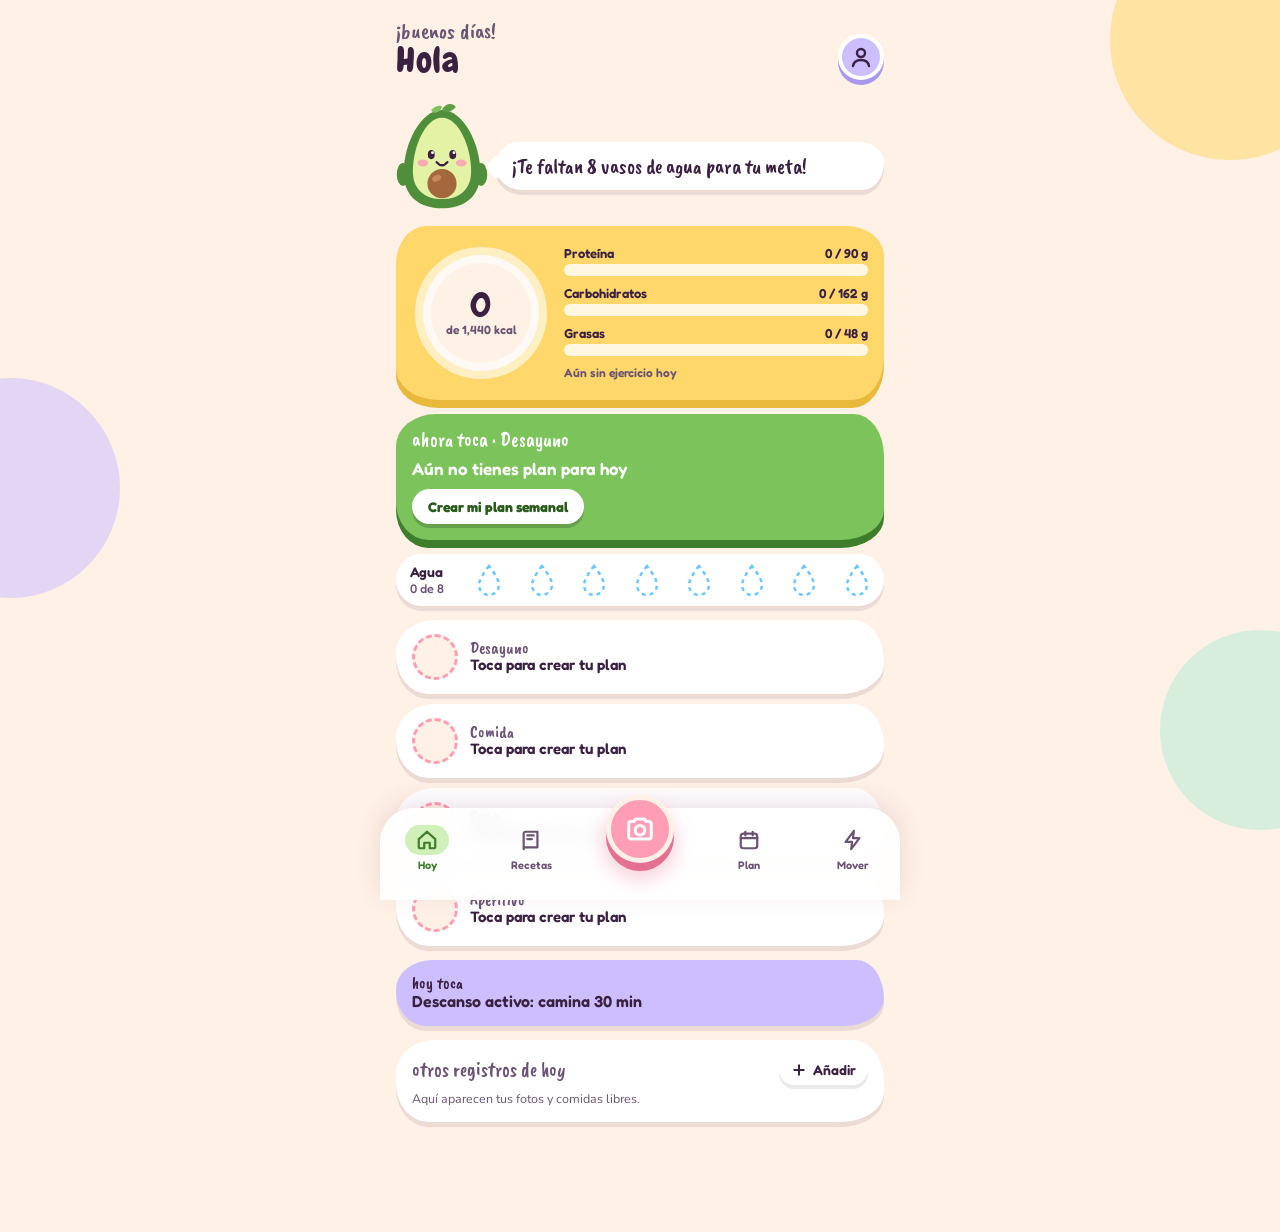
==== index.html @ 617ecdc2 "Guaco Fit: planner de comidas y ejercicio offline con interfaz por hora Co-Authored-By: Claude Sonne" ====
<!doctype html>
<html lang="es">
<head>
<meta charset="utf-8">
<title>Guaco Fit</title>
<meta name="viewport" content="width=device-width,initial-scale=1,viewport-fit=cover">
<meta name="theme-color" content="#FFF1E6">
<meta name="apple-mobile-web-app-capable" content="yes">
<meta name="mobile-web-app-capable" content="yes">
<meta name="apple-mobile-web-app-title" content="Guaco Fit">
<link rel="manifest" href="manifest.json">
<link rel="icon" href="icons/icon.svg" type="image/svg+xml">
<link rel="apple-touch-icon" href="icons/icon-192.png">
<link rel="stylesheet" href="css/style.css">
</head>
<body>
<div class="bg" aria-hidden="true"><i></i><i></i><i></i></div>
<main id="app"><div id="view"></div></main>
<nav class="nav" id="nav" aria-label="Principal"></nav>
<div id="modal" role="dialog" aria-modal="true"><div id="sheet"></div></div>
<div id="player" role="dialog" aria-modal="true" aria-label="Rutina en curso"></div>
<canvas id="confetti"></canvas>
<script src="js/recipes.js"></script>
<script src="js/exercise.js"></script>
<script src="js/app.js"></script>
</body>
</html>
---- css/style.css ----
/* Guaco Fit — kawaii: leche de durazno, aguacate, mantequilla, lavanda, rosa */
@font-face{font-family:'Fredoka';src:url(../fonts/fredoka-latin-wght-normal.woff2) format('woff2');font-weight:300 700;font-display:swap}
@font-face{font-family:'Chewy';src:url(../fonts/chewy-latin-400-normal.woff2) format('woff2');font-weight:400;font-display:swap}
@font-face{font-family:'Caveat Brush';src:url(../fonts/caveat-brush-latin-400-normal.woff2) format('woff2');font-weight:400;font-display:swap}
@font-face{font-family:'Nunito';src:url(../fonts/nunito-latin-wght-normal.woff2) format('woff2');font-weight:200 900;font-display:swap}

:root{
  --ground:#FFF1E6; --card:#fff; --ink:#3A2142; --ink2:#6B5473; --line:rgba(58,33,66,.1);
  --avo:#7CC35B; --avo-d:#3E7D2C; --avo-dd:#2B5A1D; --avo-l:#CFF0B8;
  --pink:#FF9DB5; --pink-d:#E56F92; --pink-l:#FFD0DC;
  --butter:#FFD76A; --butter-d:#E8B93A; --butter-l:#FFE9A8;
  --lav:#CDBFFF; --lav-d:#A996F0; --lav-l:#E3DAFF;
  --mint:#B5EBD2; --coral:#FF7B6B; --sky:#6EC6FF; --pit:#A5683D;
  --nav:rgba(255,255,255,.9); --shadow:rgba(58,33,66,.1); --blob-op:.55;
  --f-ui:'Fredoka',system-ui,sans-serif; --f-disp:'Chewy','Fredoka',sans-serif; --f-hand:'Caveat Brush','Fredoka',cursive; --f-body:'Nunito',system-ui,sans-serif;
  color-scheme:light;
}
/* La interfaz cambia sola según la hora: mañana · almuerzo · tarde · noche (data-mood en <html>) */
html[data-mood="lunch"]{--ground:#FFF7CF;--butter:#FFC93C;--lav:#BFE6FF;--lav-d:#7CBFE8;--mint:#CFF0B8;--blob-op:.6;--avo-l:#D9F2C2}
html[data-mood="eve"]{--ground:#FFE3EC;--butter:#FFC4A0;--butter-d:#E89C70;--butter-l:#FFE0CC;--lav:#E3B8FF;--lav-d:#C08BEA;--mint:#FFD0DC;--blob-op:.6}
html[data-mood="night"]{--ground:#241533;--card:#37244A;--ink:#FFF1E6;--ink2:#CDB8D6;--line:rgba(255,241,230,.14);--shadow:rgba(0,0,0,.35);
  --avo-l:#35552B;--pink-l:#5A2F44;--butter-l:#5A4A22;--lav-l:#46385F;--nav:rgba(55,36,74,.94);--blob-op:.2;color-scheme:dark}
html[data-mood="night"] .hero{color:#3A2142}
html[data-mood="night"] .nv.on{color:#B5EBD2}
html[data-mood="night"] body{background-image:radial-gradient(2px 2px at 20% 12%,#fff8,transparent),radial-gradient(2px 2px at 70% 8%,#fff8,transparent),radial-gradient(1.5px 1.5px at 45% 24%,#fff6,transparent),radial-gradient(2px 2px at 88% 30%,#fff7,transparent),radial-gradient(1.5px 1.5px at 8% 40%,#fff6,transparent)}
html{transition:background .6s}body{transition:background .6s,color .6s}
.zz{font:400 22px var(--f-disp);fill:var(--lav);animation:zz 2.4s ease-in-out infinite}
@keyframes zz{0%{transform:translate(0,6px);opacity:0}50%{opacity:1}100%{transform:translate(8px,-10px);opacity:0}}
.mealnow{background:var(--avo);color:#fff;box-shadow:0 8px 0 var(--avo-d);padding:16px 16px;display:flex;flex-direction:column;gap:8px}
.mealnow .go{align-self:flex-start;background:#fff;color:#2B5A1D;border:0;border-radius:20px;padding:9px 16px;font:700 14px var(--f-ui);box-shadow:0 4px 0 rgba(0,0,0,.18)}

*{box-sizing:border-box;-webkit-tap-highlight-color:transparent}
html,body{height:100%;margin:0}
body{background:var(--ground);color:var(--ink);font-family:var(--f-body);font-size:15px;line-height:1.35;overflow-x:hidden}
button,input,select,textarea{font:inherit;color:inherit}
button{cursor:pointer}
h1,h2,h3{margin:0}
.fr{font-family:var(--f-ui)} .disp{font-family:var(--f-disp);font-weight:400;letter-spacing:.5px} .hand{font-family:var(--f-hand);font-weight:400}
:focus-visible{outline:3px solid var(--avo-d);outline-offset:2px}

/* fondo con nubes */
.bg{position:fixed;inset:0;z-index:-1;overflow:hidden;pointer-events:none}
.bg i{position:absolute;border-radius:50%;opacity:var(--blob-op);animation:drift 8s ease-in-out infinite}
.bg i:nth-child(1){top:-80px;right:-70px;width:240px;height:240px;background:var(--butter)}
.bg i:nth-child(2){top:42%;left:-100px;width:220px;height:220px;background:var(--lav);animation-delay:-3s}
.bg i:nth-child(3){bottom:70px;right:-80px;width:200px;height:200px;background:var(--mint);animation-delay:-5s}

#app{max-width:520px;margin:0 auto;min-height:100%;padding:calc(env(safe-area-inset-top,0px) + 20px) max(16px,env(safe-area-inset-left,0px)) calc(110px + env(safe-area-inset-bottom,0px)) max(16px,env(safe-area-inset-right,0px))}
#view{display:flex;flex-direction:column;gap:14px;animation:fadein .3s both}

.top{display:flex;align-items:flex-end;justify-content:space-between;gap:10px}
.top .sub{font-size:22px;color:var(--ink2);line-height:1}
.top h1{font-size:36px;line-height:1.05}
.blob{border-radius:30px 38px 32px 42px/38px 30px 42px 32px}
.blob2{border-radius:40px 30px 44px 32px/32px 42px 30px 38px}
.card{background:var(--card);box-shadow:0 5px 0 var(--shadow);padding:14px 16px}
.pill{border:0;border-radius:22px;padding:10px 16px;font:600 14px var(--f-ui);background:var(--ink);color:var(--ground);box-shadow:0 4px 0 rgba(0,0,0,.2);display:inline-flex;align-items:center;gap:6px;text-decoration:none}
.pill.green{background:var(--avo-d);color:#fff;box-shadow:0 5px 0 var(--avo-dd)} .pill.pink{background:var(--pink);color:#3A2142;box-shadow:0 4px 0 var(--pink-d)}
.pill.soft{background:var(--card);color:var(--ink);box-shadow:0 4px 0 var(--shadow)} .pill.big{width:100%;justify-content:center;font-size:17px;padding:14px;border-radius:28px}
.pill:active{transform:translateY(3px);box-shadow:none}
.chip{font:600 13px var(--f-ui);padding:8px 14px;border-radius:20px;border:0;background:var(--card);white-space:nowrap;box-shadow:0 3px 0 var(--shadow)}
.chip.on{background:var(--ink);color:var(--ground)}
.chips{display:flex;gap:8px;overflow-x:auto;padding:2px 2px 6px;scrollbar-width:none} .chips::-webkit-scrollbar{display:none}
.wrapchips{display:flex;flex-wrap:wrap;gap:8px}
.tag{font:600 11px var(--f-ui);padding:3px 9px;border-radius:12px;color:#3A2142}
.t-g{background:var(--avo-l);color:var(--ink)} .t-y{background:var(--butter-l);color:var(--ink)} .t-p{background:var(--pink-l);color:var(--ink)} .t-l{background:var(--lav-l);color:var(--ink)}
.muted{color:var(--ink2)} .sm{font-size:12.5px}
.row{display:flex;align-items:center;gap:12px}
.grow{flex:1;min-width:0}
.ttl{font-family:var(--f-ui);font-weight:600;line-height:1.2}
.dot{width:46px;height:46px;border-radius:50%;flex:none;display:grid;place-items:center;color:#3A2142}
.search{display:flex;align-items:center;gap:10px;background:var(--card);border-radius:28px;padding:0 18px;height:52px;box-shadow:0 5px 0 var(--shadow)}
.search input{flex:1;border:0;outline:0;background:transparent;font:600 15px var(--f-ui);min-width:0}
.seg{display:flex;background:var(--card);border-radius:22px;padding:4px;gap:4px;box-shadow:0 3px 0 var(--shadow)}
.seg button{flex:1;border:0;background:transparent;border-radius:18px;padding:7px 4px;font:600 13px var(--f-ui)}
.seg button.on{background:var(--avo-l);color:var(--ink)}
.field{display:flex;flex-direction:column;gap:4px;font:600 13px var(--f-ui);color:var(--ink2)}
.field input,.field select{background:var(--ground);border:2px solid var(--line);border-radius:16px;padding:10px 12px;font:600 16px var(--f-ui);color:var(--ink);min-width:0}
.grid2{display:grid;grid-template-columns:1fr 1fr;gap:10px}

/* ring + barras */
.ringbox{position:relative;width:138px;height:138px;flex:none}
.ringbox .mid{position:absolute;inset:0;display:flex;flex-direction:column;align-items:center;justify-content:center}
.bar{height:12px;border-radius:6px;background:rgba(255,255,255,.8);overflow:hidden;margin-top:3px} .bar>i{display:block;height:100%;border-radius:6px;animation:grow 1s ease-out both}
.hero{background:var(--butter);color:#3A2142;box-shadow:0 8px 0 var(--butter-d);padding:18px 16px;display:flex;align-items:center;gap:14px}
.hero .mt{display:flex;justify-content:space-between;font:600 13px var(--f-ui)}

/* tarjetas de receta */
.rc{display:flex;gap:12px;padding:12px;background:var(--card);box-shadow:0 5px 0 var(--shadow);text-align:left;border:0;width:100%;animation:pop .5s both}
.thumb{width:78px;height:78px;border-radius:28px 22px 30px 22px;display:grid;place-items:center;flex:none}
.rc .meta{display:flex;gap:12px;font:600 12.5px var(--f-ui);color:var(--ink2);margin-top:auto}
.rc .col{display:flex;flex-direction:column;gap:5px;min-width:0;flex:1}
.fav{position:absolute;right:10px;top:10px;border:0;background:transparent;padding:4px}
.rcw{position:relative}

/* nav */
.nav{position:fixed;left:0;right:0;bottom:0;z-index:20;max-width:520px;margin:0 auto;height:calc(92px + env(safe-area-inset-bottom,0px));padding:10px 18px calc(22px + env(safe-area-inset-bottom,0px));display:flex;align-items:center;justify-content:space-between;background:var(--nav);backdrop-filter:blur(10px);-webkit-backdrop-filter:blur(10px);border-radius:34px 34px 0 0;box-shadow:0 -6px 24px rgba(120,60,110,.14)}
.nv{display:flex;flex-direction:column;align-items:center;gap:3px;width:58px;font:600 11px var(--f-ui);color:var(--ink2);background:none;border:0;padding:0}
.nv .ic{width:44px;height:30px;border-radius:15px;display:grid;place-items:center;transition:background .2s}
.nv.on{color:var(--avo-d)} .nv.on .ic{background:var(--avo-l)}
.fab{width:68px;height:68px;border-radius:50%;background:var(--pink);display:grid;place-items:center;margin-top:-38px;box-shadow:0 8px 0 var(--pink-d),0 14px 22px rgba(229,111,146,.4);border:5px solid var(--ground);animation:pulse 2.6s ease-in-out infinite;color:#fff}

/* modal */
#modal{position:fixed;inset:0;z-index:50;display:none;align-items:flex-end;justify-content:center;background:rgba(58,33,66,.5)}
#modal.on{display:flex;animation:fadein .2s both}
#sheet{background:var(--ground);width:100%;max-width:520px;max-height:92%;overflow:auto;border-radius:36px 36px 0 0;padding:20px max(18px,env(safe-area-inset-left,0px)) calc(28px + env(safe-area-inset-bottom,0px));animation:slideup .35s cubic-bezier(.2,1.1,.4,1) both;display:flex;flex-direction:column;gap:12px}
.x{position:absolute;right:14px;top:14px;width:40px;height:40px;border-radius:50%;border:0;background:var(--card);display:grid;place-items:center;box-shadow:0 3px 0 var(--shadow)}
.ing{display:flex;justify-content:space-between;padding:7px 0;border-bottom:2px dotted var(--line);font:600 14.5px var(--f-ui)}
.step{display:flex;gap:10px;align-items:flex-start}
.step b{flex:none;width:28px;height:28px;border-radius:50%;background:var(--butter);color:#3A2142;display:grid;place-items:center;font:700 14px var(--f-ui)}
.step p{margin:3px 0 0}
.nut{display:grid;grid-template-columns:repeat(4,1fr);gap:8px;text-align:center}
.nut div{border-radius:20px;padding:8px 4px}
.nut b{display:block;font:400 22px var(--f-disp)}.nut span{font:600 11px var(--f-ui)}

/* plan */
.days{display:flex;justify-content:space-between;gap:4px}
.day{width:42px;height:60px;border-radius:21px;background:var(--card);border:0;display:flex;flex-direction:column;align-items:center;justify-content:center;gap:2px;font:600 12px var(--f-ui);box-shadow:0 4px 0 var(--shadow)}
.day b{font:400 19px var(--f-disp)} .day.on{background:var(--avo-d);color:#fff;box-shadow:0 4px 0 var(--avo-dd)}
.swap{width:34px;height:34px;border-radius:50%;border:0;background:var(--ground);display:grid;place-items:center;flex:none}
.chk{width:46px;height:46px;border-radius:50%;border:3px dashed var(--pink);background:var(--ground);display:grid;place-items:center;flex:none;color:#fff}
.chk.on{background:var(--avo);border:0}

/* agua */
.water{display:flex;align-items:center;gap:10px;padding:10px 14px;border-radius:34px}
.drops{flex:1;display:flex;justify-content:space-between}
.drop{border:0;background:none;padding:0;width:26px;height:32px;transition:transform .2s} .drop:active{transform:scale(1.25)}
.drop svg path{fill:none;stroke:var(--sky);stroke-width:2.5;stroke-dasharray:4 4}.drop.on svg path{fill:var(--sky);stroke:none}

/* ejercicio */
.goal{display:flex;flex-direction:column;align-items:center;gap:4px;padding:12px 6px;border:0;border-radius:26px;background:var(--card);box-shadow:0 4px 0 var(--shadow);font:600 12.5px var(--f-ui);text-align:center}
.goal.on{background:var(--lav);color:#3A2142;box-shadow:0 4px 0 var(--lav-d)}
.exr{display:flex;gap:10px;align-items:center;padding:10px 12px;background:var(--card);border-radius:22px;box-shadow:0 3px 0 var(--shadow)}
#player{position:fixed;inset:0;z-index:60;background:#D9CEFF;color:#3A2142;display:none;flex-direction:column;align-items:center;padding:calc(env(safe-area-inset-top,0px) + 40px) 20px calc(26px + env(safe-area-inset-bottom,0px));gap:12px;overflow:hidden}
#player.on{display:flex}
#player.rest{background:#CFF0B8}
.segs{display:flex;gap:3px;width:100%}.segs i{flex:1;height:8px;border-radius:4px;background:rgba(255,255,255,.7)}.segs i.d{background:var(--avo-d)}.segs i.c{background:var(--coral)}
.ctl{border:0;display:grid;place-items:center;border-radius:50%;background:#fff;box-shadow:0 5px 0 rgba(58,33,66,.15);color:#3A2142}
.stage{position:relative;width:min(290px,76vw);height:min(290px,76vw);display:grid;place-items:center;flex:none}
.stage svg.rg{position:absolute;inset:0;width:100%;height:100%}

/* foto */
.shot{position:relative;border-radius:38px 30px 42px 32px;overflow:hidden;background:var(--butter-l);box-shadow:0 7px 0 var(--butter-d);aspect-ratio:4/3;display:grid;place-items:center}
.shot img{width:100%;height:100%;object-fit:cover}
.corner{position:absolute;width:28px;height:28px;border:5px solid #fff}
.scanl{position:absolute;left:8px;right:8px;top:8px;height:5px;border-radius:3px;background:var(--pink);box-shadow:0 0 14px 4px rgba(255,157,181,.8);animation:scan 3s ease-in-out infinite}
.frow{display:flex;align-items:center;gap:8px;padding:8px 10px;background:var(--card);border-radius:24px;box-shadow:0 4px 0 var(--shadow)}
.frow select{flex:1;min-width:0;border:0;background:transparent;font:600 14px var(--f-ui);padding:6px 0}
.frow input{width:58px;border:2px solid var(--line);border-radius:12px;background:var(--ground);text-align:center;font:700 14px var(--f-ui);padding:6px 2px}
.sw{width:28px;height:28px;border-radius:50%;flex:none;border:3px solid rgba(58,33,66,.12)}
.cmp{position:relative;height:16px;border-radius:8px;background:var(--ground);margin-top:14px}
.cmp i{position:absolute;left:0;top:0;height:16px;border-radius:8px;background:var(--pink)} .cmp s{position:absolute;top:-5px;width:4px;height:26px;border-radius:2px;background:var(--ink)}

/* yo */
.st{width:64px;height:64px;flex:none}
.bt{flex:1;display:flex;flex-direction:column;align-items:center;justify-content:flex-end;gap:4px;font:600 11px var(--f-ui);color:var(--ink2);height:100%}
.bt i{display:block;width:100%;max-width:30px;border-radius:12px 12px 4px 4px;transform-origin:bottom;animation:up .9s cubic-bezier(.2,1.3,.4,1) both}
.toast{position:fixed;left:50%;bottom:calc(110px + env(safe-area-inset-bottom,0px));transform:translateX(-50%);z-index:80;background:var(--ink);color:var(--ground);font:600 14px var(--f-ui);padding:10px 18px;border-radius:22px;animation:pop .3s both;max-width:90%;text-align:center}
#confetti{position:fixed;inset:0;z-index:90;pointer-events:none}

/* mascota */
.guaco{animation:bob 3.2s ease-in-out infinite;transform-origin:50% 100%}
.guaco .eye{transform-box:fill-box;transform-origin:center;animation:blink 4.5s infinite}
.say{position:relative;background:var(--card);padding:12px 16px;font-size:21px;line-height:1.15;box-shadow:0 5px 0 var(--shadow);margin-bottom:22px;flex:1}
.say:before{content:"";position:absolute;left:-8px;bottom:14px;width:18px;height:18px;background:var(--card);transform:rotate(45deg);border-radius:4px}

@keyframes drift{0%,100%{transform:translate(0,0)}50%{transform:translate(8px,-10px)}}
@keyframes bob{0%,100%{transform:translateY(0) rotate(-2deg)}50%{transform:translateY(-7px) rotate(2deg)}}
@keyframes blink{0%,92%,100%{transform:scaleY(1)}95%{transform:scaleY(.1)}}
@keyframes pulse{0%,100%{transform:scale(1)}50%{transform:scale(1.07)}}
@keyframes pop{0%{transform:scale(.7);opacity:0}70%{transform:scale(1.04)}100%{transform:scale(1);opacity:1}}
@keyframes fadein{from{opacity:0}to{opacity:1}}
@keyframes slideup{from{transform:translateY(100%)}to{transform:none}}
@keyframes grow{from{width:0}}
@keyframes up{from{transform:scaleY(0)}}
@keyframes scan{0%,100%{transform:translateY(0)}50%{transform:translateY(calc(var(--h,200px) - 26px))}}
@keyframes jack{0%,100%{transform:translateY(0) scale(1,1)}25%{transform:translateY(-26px) scale(.96,1.05)}50%{transform:translateY(0) scale(1.06,.92)}}
@keyframes armL{0%,100%{transform:rotate(25deg)}25%{transform:rotate(-95deg)}50%{transform:rotate(25deg)}}
@keyframes armR{0%,100%{transform:rotate(-25deg)}25%{transform:rotate(95deg)}50%{transform:rotate(-25deg)}}
@keyframes sparkle{0%,100%{transform:scale(.6) rotate(0);opacity:.2}50%{transform:scale(1.1) rotate(25deg);opacity:1}}
.jack{animation:jack .9s ease-in-out infinite;transform-origin:50% 100%}
.jack .aL{transform-box:fill-box;transform-origin:85% 15%;animation:armL .9s ease-in-out infinite}
.jack .aR{transform-box:fill-box;transform-origin:15% 15%;animation:armR .9s ease-in-out infinite}
.restz .jack{animation:bob 3s ease-in-out infinite}.restz .aL,.restz .aR{animation:none}
.sp{transform-box:fill-box;transform-origin:center;animation:sparkle 1.8s ease-in-out infinite}
.rise>*{animation:pop .55s both}.rise>*:nth-child(2){animation-delay:.07s}.rise>*:nth-child(3){animation-delay:.14s}.rise>*:nth-child(4){animation-delay:.21s}.rise>*:nth-child(5){animation-delay:.28s}
@media (prefers-reduced-motion:reduce){*,*:before{animation:none!important;transition:none!important}}
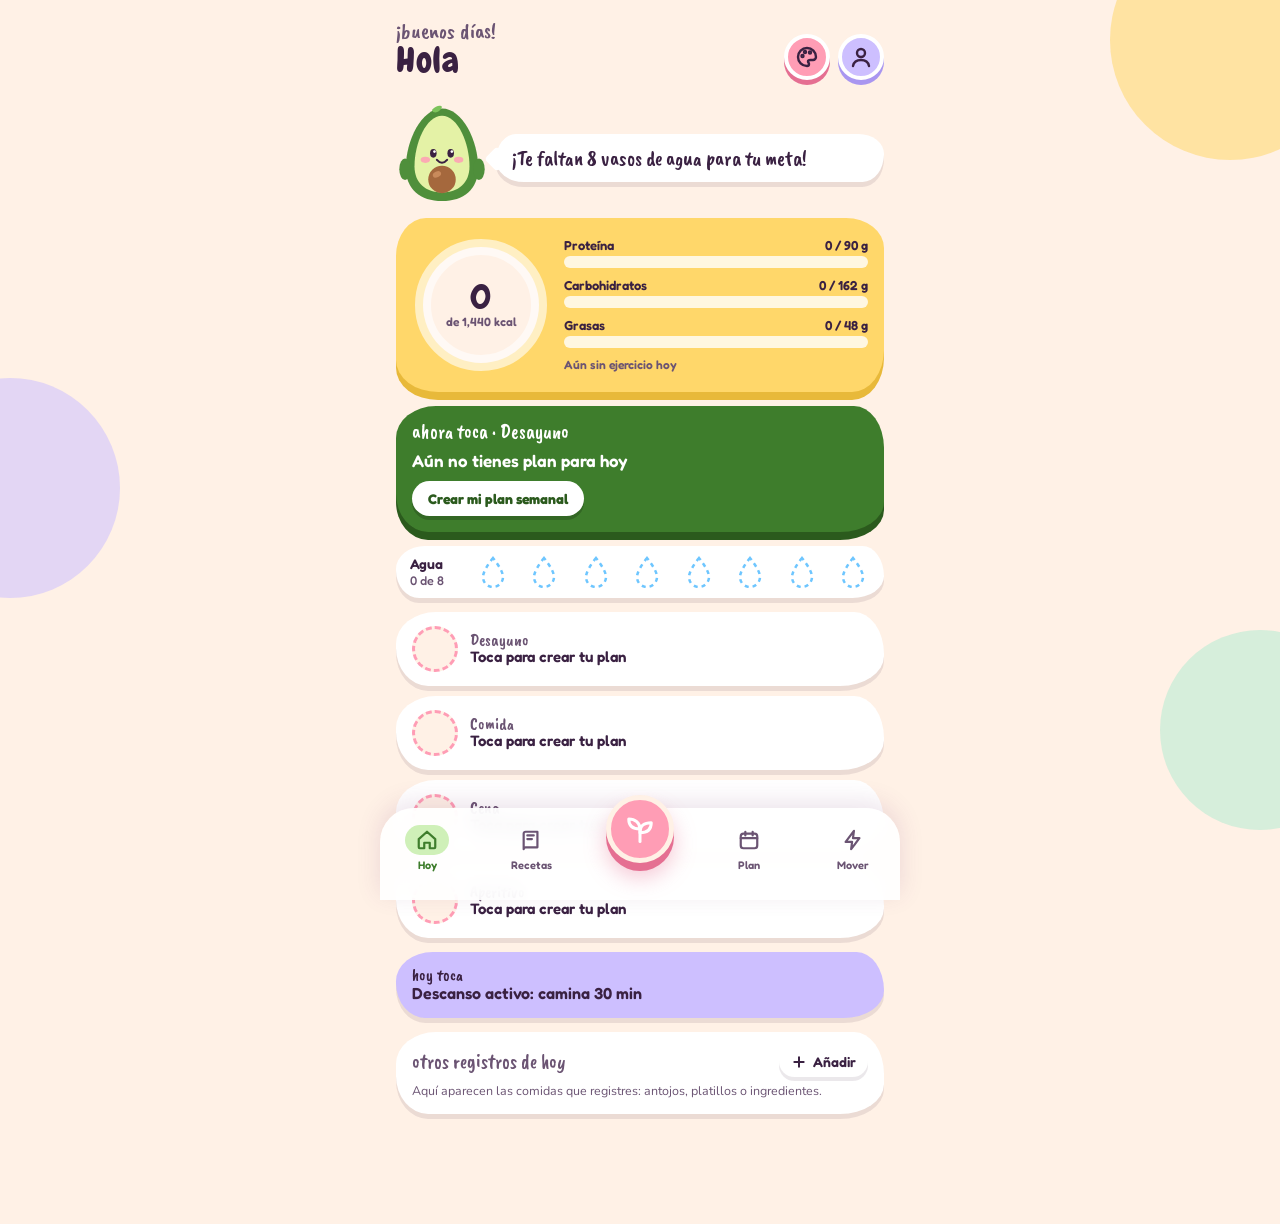
==== commit b2589f0d: "Mi Huerta, 44 mascotas animadas, animaciones en los pasos, 11 temáticas y contraste AA - Quita la fo" ====
--- a/index.html
+++ b/index.html
@@ -12,6 +12,7 @@
 <link rel="icon" href="icons/icon.svg" type="image/svg+xml">
 <link rel="apple-touch-icon" href="icons/icon-192.png">
 <link rel="stylesheet" href="css/style.css">
+<link rel="stylesheet" href="css/themes.css">
 </head>
 <body>
 <div class="bg" aria-hidden="true"><i></i><i></i><i></i></div>
@@ -21,7 +22,12 @@
 <div id="player" role="dialog" aria-modal="true" aria-label="Rutina en curso"></div>
 <canvas id="confetti"></canvas>
 <script src="js/recipes.js"></script>
+<script src="js/steps.js"></script>
 <script src="js/exercise.js"></script>
+<script src="js/dishes.js"></script>
+<script src="js/mascots.js"></script>
+<script src="js/anim.js"></script>
+<script src="js/themes.js"></script>
 <script src="js/app.js"></script>
 </body>
 </html>
--- a/css/style.css
+++ b/css/style.css
@@ -16,22 +16,23 @@
   color-scheme:light;
 }
 /* La interfaz cambia sola según la hora: mañana · almuerzo · tarde · noche (data-mood en <html>) */
-html[data-mood="lunch"]{--ground:#FFF7CF;--butter:#FFC93C;--lav:#BFE6FF;--lav-d:#7CBFE8;--mint:#CFF0B8;--blob-op:.6;--avo-l:#D9F2C2}
-html[data-mood="eve"]{--ground:#FFE3EC;--butter:#FFC4A0;--butter-d:#E89C70;--butter-l:#FFE0CC;--lav:#E3B8FF;--lav-d:#C08BEA;--mint:#FFD0DC;--blob-op:.6}
-html[data-mood="night"]{--ground:#241533;--card:#37244A;--ink:#FFF1E6;--ink2:#CDB8D6;--line:rgba(255,241,230,.14);--shadow:rgba(0,0,0,.35);
+html[data-theme="auto"][data-mood="lunch"]{--ground:#FFF7CF;--butter:#FFC93C;--lav:#BFE6FF;--lav-d:#7CBFE8;--mint:#CFF0B8;--blob-op:.6;--avo-l:#D9F2C2}
+html[data-theme="auto"][data-mood="eve"]{--ground:#FFE3EC;--butter:#FFC4A0;--butter-d:#E89C70;--butter-l:#FFE0CC;--lav:#E3B8FF;--lav-d:#C08BEA;--mint:#FFD0DC;--blob-op:.6}
+html[data-theme="auto"][data-mood="night"]{--ground:#241533;--card:#37244A;--ink:#FFF1E6;--ink2:#CDB8D6;--line:rgba(255,241,230,.14);--shadow:rgba(0,0,0,.35);
   --avo-l:#35552B;--pink-l:#5A2F44;--butter-l:#5A4A22;--lav-l:#46385F;--nav:rgba(55,36,74,.94);--blob-op:.2;color-scheme:dark}
-html[data-mood="night"] .hero{color:#3A2142}
-html[data-mood="night"] .nv.on{color:#B5EBD2}
-html[data-mood="night"] body{background-image:radial-gradient(2px 2px at 20% 12%,#fff8,transparent),radial-gradient(2px 2px at 70% 8%,#fff8,transparent),radial-gradient(1.5px 1.5px at 45% 24%,#fff6,transparent),radial-gradient(2px 2px at 88% 30%,#fff7,transparent),radial-gradient(1.5px 1.5px at 8% 40%,#fff6,transparent)}
+html[data-theme="auto"][data-mood="night"] .hero{color:#3A2142}
+html[data-theme="auto"][data-mood="night"] .nv.on{color:#B5EBD2}
+html[data-theme="auto"][data-mood="night"] body{background-image:radial-gradient(2px 2px at 20% 12%,#fff8,transparent),radial-gradient(2px 2px at 70% 8%,#fff8,transparent),radial-gradient(1.5px 1.5px at 45% 24%,#fff6,transparent),radial-gradient(2px 2px at 88% 30%,#fff7,transparent),radial-gradient(1.5px 1.5px at 8% 40%,#fff6,transparent)}
 html{transition:background .6s}body{transition:background .6s,color .6s}
 .zz{font:400 22px var(--f-disp);fill:var(--lav);animation:zz 2.4s ease-in-out infinite}
 @keyframes zz{0%{transform:translate(0,6px);opacity:0}50%{opacity:1}100%{transform:translate(8px,-10px);opacity:0}}
-.mealnow{background:var(--avo);color:#fff;box-shadow:0 8px 0 var(--avo-d);padding:16px 16px;display:flex;flex-direction:column;gap:8px}
+.mealnow{background:var(--avo-d);color:var(--on-acc,#fff);box-shadow:0 8px 0 var(--avo-dd);padding:16px 16px;display:flex;flex-direction:column;gap:8px}
 .mealnow .go{align-self:flex-start;background:#fff;color:#2B5A1D;border:0;border-radius:20px;padding:9px 16px;font:700 14px var(--f-ui);box-shadow:0 4px 0 rgba(0,0,0,.18)}
 
 *{box-sizing:border-box;-webkit-tap-highlight-color:transparent}
 html,body{height:100%;margin:0}
-body{background:var(--ground);color:var(--ink);font-family:var(--f-body);font-size:15px;line-height:1.35;overflow-x:hidden}
+body{background:var(--ground);color:var(--ink);font-family:var(--f-body);font-size:15px;line-height:1.35;overflow-x:hidden;-webkit-font-smoothing:antialiased;-moz-osx-font-smoothing:grayscale;text-rendering:optimizeLegibility}
+h1,h2,h3{text-wrap:balance}p,.muted{text-wrap:pretty}.disp,.fr,.ttl,input,select{font-variant-numeric:tabular-nums}
 button,input,select,textarea{font:inherit;color:inherit}
 button{cursor:pointer}
 h1,h2,h3{margin:0}
@@ -55,7 +56,7 @@
 .blob2{border-radius:40px 30px 44px 32px/32px 42px 30px 38px}
 .card{background:var(--card);box-shadow:0 5px 0 var(--shadow);padding:14px 16px}
 .pill{border:0;border-radius:22px;padding:10px 16px;font:600 14px var(--f-ui);background:var(--ink);color:var(--ground);box-shadow:0 4px 0 rgba(0,0,0,.2);display:inline-flex;align-items:center;gap:6px;text-decoration:none}
-.pill.green{background:var(--avo-d);color:#fff;box-shadow:0 5px 0 var(--avo-dd)} .pill.pink{background:var(--pink);color:#3A2142;box-shadow:0 4px 0 var(--pink-d)}
+.pill.green{background:var(--avo-d);color:var(--on-acc,#fff);box-shadow:0 5px 0 var(--avo-dd)} .pill.pink{background:var(--pink);color:#3A2142;box-shadow:0 4px 0 var(--pink-d)}
 .pill.soft{background:var(--card);color:var(--ink);box-shadow:0 4px 0 var(--shadow)} .pill.big{width:100%;justify-content:center;font-size:17px;padding:14px;border-radius:28px}
 .pill:active{transform:translateY(3px);box-shadow:none}
 .chip{font:600 13px var(--f-ui);padding:8px 14px;border-radius:20px;border:0;background:var(--card);white-space:nowrap;box-shadow:0 3px 0 var(--shadow)}
@@ -106,7 +107,7 @@
 #sheet{background:var(--ground);width:100%;max-width:520px;max-height:92%;overflow:auto;border-radius:36px 36px 0 0;padding:20px max(18px,env(safe-area-inset-left,0px)) calc(28px + env(safe-area-inset-bottom,0px));animation:slideup .35s cubic-bezier(.2,1.1,.4,1) both;display:flex;flex-direction:column;gap:12px}
 .x{position:absolute;right:14px;top:14px;width:40px;height:40px;border-radius:50%;border:0;background:var(--card);display:grid;place-items:center;box-shadow:0 3px 0 var(--shadow)}
 .ing{display:flex;justify-content:space-between;padding:7px 0;border-bottom:2px dotted var(--line);font:600 14.5px var(--f-ui)}
-.step{display:flex;gap:10px;align-items:flex-start}
+.step{display:flex;gap:10px;align-items:center}.step p{flex:1;min-width:0}.step .scn{width:84px;height:63px;--scn-bg:var(--ground)}
 .step b{flex:none;width:28px;height:28px;border-radius:50%;background:var(--butter);color:#3A2142;display:grid;place-items:center;font:700 14px var(--f-ui)}
 .step p{margin:3px 0 0}
 .nut{display:grid;grid-template-columns:repeat(4,1fr);gap:8px;text-align:center}
@@ -116,14 +117,14 @@
 /* plan */
 .days{display:flex;justify-content:space-between;gap:4px}
 .day{width:42px;height:60px;border-radius:21px;background:var(--card);border:0;display:flex;flex-direction:column;align-items:center;justify-content:center;gap:2px;font:600 12px var(--f-ui);box-shadow:0 4px 0 var(--shadow)}
-.day b{font:400 19px var(--f-disp)} .day.on{background:var(--avo-d);color:#fff;box-shadow:0 4px 0 var(--avo-dd)}
+.day b{font:400 19px var(--f-disp)} .day.on{background:var(--avo-d);color:var(--on-acc,#fff);box-shadow:0 4px 0 var(--avo-dd)}
 .swap{width:34px;height:34px;border-radius:50%;border:0;background:var(--ground);display:grid;place-items:center;flex:none}
 .chk{width:46px;height:46px;border-radius:50%;border:3px dashed var(--pink);background:var(--ground);display:grid;place-items:center;flex:none;color:#fff}
 .chk.on{background:var(--avo);border:0}
 
 /* agua */
 .water{display:flex;align-items:center;gap:10px;padding:10px 14px;border-radius:34px}
-.drops{flex:1;display:flex;justify-content:space-between}
+.drops{flex:1;display:flex;justify-content:space-between;gap:2px;min-width:0}
 .drop{border:0;background:none;padding:0;width:26px;height:32px;transition:transform .2s} .drop:active{transform:scale(1.25)}
 .drop svg path{fill:none;stroke:var(--sky);stroke-width:2.5;stroke-dasharray:4 4}.drop.on svg path{fill:var(--sky);stroke:none}
 
@@ -185,3 +186,47 @@
 .sp{transform-box:fill-box;transform-origin:center;animation:sparkle 1.8s ease-in-out infinite}
 .rise>*{animation:pop .55s both}.rise>*:nth-child(2){animation-delay:.07s}.rise>*:nth-child(3){animation-delay:.14s}.rise>*:nth-child(4){animation-delay:.21s}.rise>*:nth-child(5){animation-delay:.28s}
 @media (prefers-reduced-motion:reduce){*,*:before{animation:none!important;transition:none!important}}
+
+/* ---------- Interacción: respuesta al presionar (solo transform, ease-out) ---------- */
+.press{transition:transform .16s cubic-bezier(.23,1,.32,1)}
+@media (hover:hover) and (pointer:fine){.press:hover{transform:translateY(-1px)}}
+.press:active{transform:scale(.97)}
+/* ---------- Mi Huerta ---------- */
+.seedpill{display:flex;align-items:center;gap:6px;padding:8px 14px;background:var(--butter);color:#3A2142;box-shadow:0 4px 0 var(--butter-d)}
+.seedpill b{font-size:26px;line-height:1}.seedpill span{font-size:12px;font-weight:600}
+.plot{position:relative;padding:14px 10px 0;background:linear-gradient(180deg,var(--avo-l),var(--card));box-shadow:0 5px 0 var(--shadow);overflow:hidden}
+.plot-row{display:flex;flex-wrap:wrap;justify-content:center;align-items:flex-end;min-height:92px}
+.plant{animation:pop .5s cubic-bezier(.23,1,.32,1) both}.plantb{border:0;background:none;padding:0;margin:0 -3px;min-width:44px}
+.soil{height:26px;margin:-12px -10px 0;position:relative;background:radial-gradient(circle at 12% 40%,#6B4326 0 4px,transparent 5px),radial-gradient(circle at 42% 62%,#6B4326 0 5px,transparent 6px),radial-gradient(circle at 72% 30%,#8A5A36 0 3px,transparent 4px),linear-gradient(180deg,#A5683D,#7A4A28)}
+.plot-txt{text-align:center;padding:6px 8px 10px;font-size:19px;color:var(--ink2);margin:0 -10px;background:var(--card)}
+.habits{display:flex;flex-direction:column;gap:6px;margin-top:8px}
+.habit{display:flex;align-items:center;gap:10px;border:0;background:var(--ground);border-radius:20px;padding:6px 10px;min-height:52px;color:var(--ink)}
+.habit .chk{width:36px;height:36px;border-width:2px}.habit.on{background:var(--avo-l)}
+.bar-s{background:var(--ground);height:14px;margin:6px 0}
+.rbgrid{display:grid;grid-template-columns:repeat(3,1fr);gap:8px;margin-top:10px}
+.rbt{position:relative;display:flex;flex-direction:column;align-items:center;gap:2px;text-align:center;padding:6px 4px 8px;border-radius:20px;background:var(--ground);border:3px solid var(--rc)}
+.rbb{border:0;background:none;display:flex;align-items:center;gap:4px;padding:2px 6px;min-height:46px}
+.rbn{font-size:24px;font-weight:700}.rbl{font-size:13px;font-weight:600}.rbs{font-size:10.5px;line-height:1.1}
+.rbm{position:absolute;right:3px;top:3px;width:26px;height:26px;border-radius:50%;border:0;background:var(--card);font:700 16px var(--f-ui);line-height:1}
+.rbm:after{content:"";position:absolute;inset:-8px}
+.coll{display:grid;grid-template-columns:repeat(4,1fr);gap:8px;margin-top:8px}
+.cm{border:0;background:var(--card);border-radius:20px;padding:6px 2px 8px;display:flex;flex-direction:column;align-items:center;gap:2px;box-shadow:0 3px 0 var(--shadow);min-height:104px;color:var(--ink)}
+.cm.can{outline:3px solid var(--butter);outline-offset:-2px}
+.cmn{font-size:11.5px;font-weight:600}.seedcost{display:inline-flex;align-items:center;gap:2px}
+.mas-lock svg{animation:none!important}
+.mbig{display:grid;place-items:center;min-height:190px}
+/* ---------- Temáticas ---------- */
+.themes{display:grid;grid-template-columns:1fr 1fr;gap:12px}
+.tcard{position:relative;border:3px solid rgba(255,255,255,.6);border-radius:26px;padding:12px;text-align:left;display:flex;flex-direction:column;gap:4px;min-height:196px;box-shadow:0 6px 0 rgba(0,0,0,.18);overflow:hidden}
+.tcard.on{border-color:#fff;outline:3px solid currentColor;outline-offset:2px}
+.tmas{display:flex;justify-content:center;margin-bottom:2px}
+.tname{font-size:22px;line-height:1.1;font-weight:700}.tsub{font-size:12px;line-height:1.2;opacity:.92}
+.ttag{align-self:flex-start;margin-top:auto;font:600 11px var(--f-ui);padding:3px 9px;border-radius:12px;color:#fff}
+.tcheck{position:absolute;right:8px;top:8px;width:26px;height:26px;border-radius:50%;display:grid;place-items:center;color:#fff}
+.dot.press,.swap{min-width:44px;min-height:44px}
+/* Zonas táctiles de al menos 44 px (WCAG 2.5.5) */
+.chip{min-height:44px;display:inline-flex;align-items:center}
+.seg button{min-height:44px}
+.drop{position:relative;flex:1;max-width:34px;display:grid;place-items:center}
+.drop:before{content:"";position:absolute;inset:-6px -2px}
+.chk{min-width:44px}
--- a/css/themes.css
+++ b/css/themes.css
@@ -0,0 +1,202 @@
+/* Temáticas: cada una cambia tipografía, formas, menú, fondo animado y mascotas.
+   Reglas de animación: solo transform/opacity, ease-out al entrar, prefers-reduced-motion al final. */
+@font-face{font-family:'Pacifico';src:url(../fonts/pacifico-latin-400-normal.woff2) format('woff2');font-weight:400;font-display:swap}
+@font-face{font-family:'Quicksand';src:url(../fonts/quicksand-latin-wght-normal.woff2) format('woff2');font-weight:300 700;font-display:swap}
+@font-face{font-family:'Lilita One';src:url(../fonts/lilita-one-latin-400-normal.woff2) format('woff2');font-weight:400;font-display:swap}
+@font-face{font-family:'Baloo 2';src:url(../fonts/baloo-2-latin-wght-normal.woff2) format('woff2');font-weight:400 800;font-display:swap}
+@font-face{font-family:'Comfortaa';src:url(../fonts/comfortaa-latin-wght-normal.woff2) format('woff2');font-weight:300 700;font-display:swap}
+@font-face{font-family:'Amatic SC';src:url(../fonts/amatic-sc-latin-400-normal.woff2) format('woff2');font-weight:400;font-display:swap}
+@font-face{font-family:'Amatic SC';src:url(../fonts/amatic-sc-latin-700-normal.woff2) format('woff2');font-weight:700;font-display:swap}
+@font-face{font-family:'Merienda';src:url(../fonts/merienda-latin-wght-normal.woff2) format('woff2');font-weight:300 900;font-display:swap}
+@font-face{font-family:'Orbitron';src:url(../fonts/orbitron-latin-wght-normal.woff2) format('woff2');font-weight:400 900;font-display:swap}
+@font-face{font-family:'Exo 2';src:url(../fonts/exo-2-latin-wght-normal.woff2) format('woff2');font-weight:100 900;font-display:swap}
+@font-face{font-family:'Press Start 2P';src:url(../fonts/press-start-2p-latin-400-normal.woff2) format('woff2');font-weight:400;font-display:swap}
+@font-face{font-family:'VT323';src:url(../fonts/vt323-latin-400-normal.woff2) format('woff2');font-weight:400;font-display:swap}
+@font-face{font-family:'Caveat';src:url(../fonts/caveat-latin-wght-normal.woff2) format('woff2');font-weight:400 700;font-display:swap}
+@font-face{font-family:'Patrick Hand';src:url(../fonts/patrick-hand-latin-400-normal.woff2) format('woff2');font-weight:400;font-display:swap}
+@font-face{font-family:'Zen Maru Gothic';src:url(../fonts/zen-maru-gothic-latin-400-normal.woff2) format('woff2');font-weight:400;font-display:swap}
+@font-face{font-family:'Zen Maru Gothic';src:url(../fonts/zen-maru-gothic-latin-700-normal.woff2) format('woff2');font-weight:700;font-display:swap}
+@font-face{font-family:'Zen Old Mincho';src:url(../fonts/zen-old-mincho-latin-400-normal.woff2) format('woff2');font-weight:400;font-display:swap}
+@font-face{font-family:'Zen Old Mincho';src:url(../fonts/zen-old-mincho-latin-700-normal.woff2) format('woff2');font-weight:700;font-display:swap}
+@font-face{font-family:'Righteous';src:url(../fonts/righteous-latin-400-normal.woff2) format('woff2');font-weight:400;font-display:swap}
+@font-face{font-family:'Rubik';src:url(../fonts/rubik-latin-wght-normal.woff2) format('woff2');font-weight:300 900;font-display:swap}
+@font-face{font-family:'Mountains of Christmas';src:url(../fonts/mountains-of-christmas-latin-400-normal.woff2) format('woff2');font-weight:400;font-display:swap}
+@font-face{font-family:'Mountains of Christmas';src:url(../fonts/mountains-of-christmas-latin-700-normal.woff2) format('woff2');font-weight:700;font-display:swap}
+
+/* ---------- Escena de fondo (capas animadas) ---------- */
+.bg .scene{position:absolute;inset:0;overflow:hidden}
+.bg .scene>*{position:absolute}
+.bg i{display:none}
+html[data-theme="auto"] .bg i{display:block}
+.bg .peek{position:absolute;pointer-events:none}
+.sc-float{animation:scfloat 7s ease-in-out infinite}
+.sc-sway{animation:scsway 5s ease-in-out infinite;transform-origin:50% 100%}
+.sc-twinkle{animation:sctw 3s ease-in-out infinite}
+.sc-drift{animation:scdrift 40s linear infinite}
+.sc-drift2{animation:scdrift 65s linear infinite}
+.sc-fall{animation:scfall 12s linear infinite}
+.sc-wave{animation:scwave 7s ease-in-out infinite}
+.sc-wave2{animation:scwave 9s ease-in-out infinite reverse}
+.sc-sun{animation:scsun 8s ease-in-out infinite}
+.sc-shoot{animation:scshoot 9s ease-out infinite}
+.sc-scroll{animation:scscroll 6s linear infinite}
+@keyframes scfloat{0%,100%{transform:translateY(0)}50%{transform:translateY(-10px)}}
+@keyframes scsway{0%,100%{transform:rotate(-3deg)}50%{transform:rotate(3deg)}}
+@keyframes sctw{0%,100%{opacity:.25;transform:scale(.7)}50%{opacity:1;transform:scale(1.1)}}
+@keyframes scdrift{from{transform:translateX(-30vw)}to{transform:translateX(130vw)}}
+@keyframes scfall{0%{transform:translate3d(0,-10vh,0) rotate(0)}100%{transform:translate3d(30px,110vh,0) rotate(360deg)}}
+@keyframes scwave{0%,100%{transform:translateX(-4%)}50%{transform:translateX(4%)}}
+@keyframes scsun{0%,100%{transform:scale(1)}50%{transform:scale(1.05)}}
+@keyframes scshoot{0%{transform:translate(0,0);opacity:0}4%{opacity:1}22%{transform:translate(-60vw,40vh);opacity:0}100%{transform:translate(-60vw,40vh);opacity:0}}
+@keyframes scscroll{from{transform:translateY(0)}to{transform:translateY(40px)}}
+
+/* ---------- Variantes de menú ---------- */
+.nav .navtog{display:none}
+html[data-nav="float"] .nav{left:14px;right:14px;bottom:calc(14px + env(safe-area-inset-bottom,0px));height:70px;padding:8px 12px;border-radius:36px;max-width:492px}
+html[data-nav="float"] .nav .nv{font-size:0;gap:0;width:54px}
+html[data-nav="float"] .nav .nv.on{font-size:11px;gap:3px;width:auto;min-width:64px}
+html[data-nav="float"] .fab{margin-top:-30px}
+html[data-nav="dock"] .nav{left:50%;right:auto;transform:translateX(-50%);width:min(440px,calc(100% - 20px));bottom:calc(10px + env(safe-area-inset-bottom,0px));height:76px;padding:8px 14px;border-radius:30px}
+html[data-nav="dock"] .nav .nv .ic{width:46px;height:46px;border-radius:16px}
+html[data-nav="dock"] .nav .nv.on .ic{transform:translateY(-8px) scale(1.12)}
+html[data-nav="dock"] .fab{margin-top:-22px;width:62px;height:62px}
+html[data-nav="side"] #app{padding-left:calc(84px + env(safe-area-inset-left,0px));padding-bottom:30px}
+html[data-nav="side"] .nav{top:0;bottom:0;left:0;right:auto;width:70px;height:auto;max-width:none;margin:0;flex-direction:column;justify-content:center;gap:10px;padding:12px 6px;border-radius:0 26px 26px 0}
+html[data-nav="side"] .nav .nv{width:58px}
+html[data-nav="side"] .fab{margin-top:0;width:56px;height:56px;border-width:3px}
+html[data-nav="top"] #app{padding-top:calc(78px + env(safe-area-inset-top,0px));padding-bottom:30px}
+html[data-nav="top"] .nav{top:0;bottom:auto;height:calc(64px + env(safe-area-inset-top,0px));padding:calc(8px + env(safe-area-inset-top,0px)) 14px 8px;border-radius:0 0 22px 22px;box-shadow:0 8px 22px rgba(0,0,0,.18)}
+html[data-nav="top"] .nav .nv{flex-direction:row;width:auto;gap:6px;font-size:11px;padding:0 8px}
+html[data-nav="top"] .nav .nv .ic{width:30px;height:30px;border-radius:10px}
+html[data-nav="top"] .fab{margin-top:0;width:46px;height:46px;border-width:2px;animation:none}
+html[data-nav="tabs"] .nav{height:calc(66px + env(safe-area-inset-bottom,0px));padding:6px 10px calc(0px + env(safe-area-inset-bottom,0px));align-items:flex-end;border-radius:0;gap:4px;box-shadow:0 -2px 0 var(--ink)}
+html[data-nav="tabs"] .nav .nv{flex:1;width:auto;height:52px;justify-content:center;border:2px solid var(--ink);border-bottom:0;border-radius:12px 12px 0 0;background:var(--ground);font-size:11px}
+html[data-nav="tabs"] .nav .nv.on{height:60px;background:var(--butter)}
+html[data-nav="tabs"] .nav .nv .ic{background:none!important;height:24px}
+html[data-nav="tabs"] .fab{margin-top:0;border-radius:12px 12px 0 0;width:54px;height:56px;border:2px solid var(--ink);border-bottom:0;box-shadow:none;animation:none}
+html[data-nav="game"] .nav{height:calc(76px + env(safe-area-inset-bottom,0px));border-radius:0;border-top:4px solid var(--ink);gap:6px;padding:8px 8px calc(8px + env(safe-area-inset-bottom,0px));background:#0E0822}
+html[data-nav="game"] .nav .nv{flex:1;width:auto;height:56px;border:3px solid var(--ink2);background:#1E1450;justify-content:center;font-size:10px;letter-spacing:.5px;text-transform:uppercase}
+html[data-nav="game"] .nav .nv.on{border-color:var(--avo);background:#0B4F3B;color:#fff}
+html[data-nav="game"] .nav .nv .ic{background:none!important;height:22px}
+html[data-nav="game"] .fab{margin-top:0;border-radius:0;width:56px;height:56px;border:3px solid var(--pink);box-shadow:3px 3px 0 #000;animation:none}
+html[data-nav="bubble"] .nav{left:auto;right:16px;bottom:calc(16px + env(safe-area-inset-bottom,0px));width:auto;height:auto;max-width:none;padding:0;background:none;box-shadow:none;backdrop-filter:none;-webkit-backdrop-filter:none;flex-direction:column-reverse;gap:10px;align-items:center;border-radius:0}
+html[data-nav="bubble"] .nav .navtog{display:grid;place-items:center;width:62px;height:62px;border-radius:50%;border:0;background:var(--avo-d);color:#fff;box-shadow:0 6px 0 var(--avo-dd),0 12px 24px rgba(0,0,0,.2)}
+html[data-nav="bubble"] .nav .navtog svg{transition:transform .25s cubic-bezier(.23,1,.32,1)}
+html[data-nav="bubble"] .nav.open .navtog svg{transform:rotate(135deg)}
+html[data-nav="bubble"] .nav .nv,html[data-nav="bubble"] .nav .fab{display:flex;width:56px;height:56px;margin:0;border-radius:50%;background:var(--card);box-shadow:0 4px 0 var(--shadow);border:0;justify-content:center;font-size:0;gap:0;opacity:0;transform:translateY(16px) scale(.8);pointer-events:none;transition:opacity .2s ease-out,transform .25s cubic-bezier(.23,1,.32,1)}
+html[data-nav="bubble"] .nav.open .nv,html[data-nav="bubble"] .nav.open .fab{opacity:1;transform:none;pointer-events:auto}
+html[data-nav="bubble"] .nav.open .nv:nth-child(1){transition-delay:.02s}html[data-nav="bubble"] .nav.open .nv:nth-child(2){transition-delay:.05s}html[data-nav="bubble"] .nav.open .nv:nth-child(4){transition-delay:.08s}html[data-nav="bubble"] .nav.open .nv:nth-child(5){transition-delay:.11s}
+html[data-nav="bubble"] .nav .nv.on{background:var(--avo-l)}
+html[data-nav="bubble"] .nav .nv .ic{background:none!important}
+html[data-nav="bubble"] .fab{border:0;color:#fff;background:var(--pink);animation:none}
+html[data-nav="bubble"] #app{padding-bottom:110px}
+
+/* ============ ATARDECER ============ */
+html[data-theme="sunset"]{--ground:#3A1B4F;--card:rgba(255,244,232,.9);--ink:#3A1B3F;--ink2:#7A4A6E;--line:rgba(58,27,63,.14);--avo:#FF8A4C;--avo-d:#CC4428;--avo-dd:#9F3520;--avo-l:#FFD9B8;--pink:#FF7AA2;--pink-d:#D9507A;--pink-l:#FFD0DC;--butter:#FFC66B;--butter-d:#E8A03A;--butter-l:#FFE3B5;--lav:#C9A0FF;--lav-d:#9B6FE0;--lav-l:#EAD9FF;--mint:#FFB38A;--nav:rgba(255,240,226,.88);--shadow:rgba(80,20,60,.25);
+  --f-disp:'Pacifico','Fredoka',cursive;--f-ui:'Quicksand','Fredoka',sans-serif;--f-body:'Quicksand','Nunito',sans-serif;--f-hand:'Caveat','Caveat Brush',cursive;
+  --rad:34px;--rad2:30px;--rpill:26px;--bw:0px;--bc:transparent;--sh:0 10px 28px rgba(110,25,70,.32);--shp:0 6px 16px rgba(110,25,70,.3);--htx:#FFF3E0;--hsub:#FFD9B8;--ls:0;color-scheme:dark}
+html[data-theme="sunset"] body{background:linear-gradient(180deg,#2B1B4B 0%,#6E2A6E 24%,#D9486B 52%,#FF8A5A 76%,#FFD27A 100%) fixed}
+html[data-theme="sunset"] .top h1{font-size:34px;line-height:1.25}
+/* ============ PLAYA ============ */
+html[data-theme="beach"]{--ground:#BFEFF5;--card:rgba(255,255,255,.93);--ink:#0E4B63;--ink2:#3C7A8E;--line:rgba(14,75,99,.14);--avo:#18B7C4;--avo-d:#097D89;--avo-dd:#07616B;--avo-l:#C5F1F4;--pink:#FF8A80;--pink-d:#E0605A;--pink-l:#FFD8D2;--butter:#FFD166;--butter-d:#E8A82A;--butter-l:#FFEBB0;--lav:#9AD1FF;--lav-d:#5FA8E8;--lav-l:#D6ECFF;--mint:#7EE0C4;--nav:rgba(255,255,255,.95);--shadow:rgba(14,75,99,.2);
+  --f-disp:'Lilita One','Fredoka',sans-serif;--f-ui:'Baloo 2','Fredoka',sans-serif;--f-body:'Baloo 2','Nunito',sans-serif;--f-hand:'Lilita One',cursive;
+  --rad:44px 44px 44px 16px;--rad2:16px 44px 44px 44px;--rpill:30px;--bw:3px;--bc:#fff;--sh:0 8px 0 rgba(10,142,156,.25);--shp:0 5px 0 rgba(0,0,0,.18);--htx:#0E4B63;--hsub:#2E7388;--ls:.5px}
+html[data-theme="beach"] body{background:linear-gradient(180deg,#7FD8F0 0%,#B8EEF7 36%,#FFF3CC 62%,#F7D9A0 100%) fixed}
+html[data-theme="beach"] .top h1{font-size:40px;letter-spacing:1px}
+/* ============ CIELO ============ */
+html[data-theme="sky"]{--ground:#CDEBFF;--card:rgba(255,255,255,.94);--ink:#1D3A66;--ink2:#5473A1;--line:rgba(29,58,102,.12);--avo:#5B9BFF;--avo-d:#3A6DD5;--avo-dd:#2D55A6;--avo-l:#D6E6FF;--pink:#FFA8D0;--pink-d:#E079A8;--pink-l:#FFDDEE;--butter:#FFE27A;--butter-d:#E8BE3A;--butter-l:#FFF1B8;--lav:#C4B5FF;--lav-d:#9D8AF0;--lav-l:#E6E0FF;--mint:#A8E8E0;--nav:rgba(255,255,255,.9);--shadow:rgba(60,110,190,.22);
+  --f-disp:'Comfortaa','Fredoka',sans-serif;--f-ui:'Comfortaa','Fredoka',sans-serif;--f-body:'Nunito',sans-serif;--f-hand:'Comfortaa',cursive;
+  --rad:60px 60px 60px 60px/48px 48px 48px 48px;--rad2:50px;--rpill:28px;--bw:0px;--bc:transparent;--sh:0 12px 34px rgba(70,120,200,.25);--shp:0 8px 20px rgba(70,120,200,.28);--htx:#10285A;--hsub:#1F427F;--ls:0}
+html[data-theme="sky"] body{background:linear-gradient(180deg,#4FAEFF 0%,#8CCBFF 40%,#D7EEFF 80%,#F1FAFF 100%) fixed}
+html[data-theme="sky"] .top h1{font-size:30px;font-weight:700}
+/* ============ JARDÍN ============ */
+html[data-theme="garden"]{--ground:#E4F3CC;--card:#FFFBEA;--ink:#2E4A1E;--ink2:#5E7A48;--line:rgba(46,74,30,.16);--avo:#7DC155;--avo-d:#428125;--avo-dd:#34651D;--avo-l:#DDF0C0;--pink:#FF8FA3;--pink-d:#D9607A;--pink-l:#FFD6DE;--butter:#FFD65C;--butter-d:#D9A81A;--butter-l:#FFEFA8;--lav:#D9B8F5;--lav-d:#B088D9;--lav-l:#EEDDFB;--mint:#A8E6B0;--nav:#C99A62;--shadow:rgba(80,50,20,.28);
+  --f-disp:'Amatic SC','Fredoka',cursive;--f-ui:'Merienda','Fredoka',cursive;--f-body:'Patrick Hand','Nunito',sans-serif;--f-hand:'Amatic SC',cursive;
+  --rad:16px;--rad2:16px;--rpill:12px;--bw:3px;--bc:#8A5A36;--sh:0 5px 0 #6B4326;--shp:0 4px 0 #6B4326;--htx:#2E4A1E;--hsub:#5E7A48;--ls:1px}
+html[data-theme="garden"] body{background:linear-gradient(180deg,#CFEFFF 0%,#E4F3CC 30%,#C5E49A 100%) fixed}
+html[data-theme="garden"] .top h1{font-size:54px;font-weight:700;line-height:.95;letter-spacing:2px}
+html[data-theme="garden"] body,html[data-theme="garden"] .field{font-size:17px}
+html[data-theme="garden"] .nav{background:linear-gradient(90deg,#C99A62,#B5844C);border-right:4px solid #8A5A36;color:#fff}
+html[data-theme="garden"] .nv{color:#FFF8E8}
+html[data-theme="garden"] .nv.on{color:#fff}
+html[data-theme="garden"] .nv.on .ic{background:#8A5A36}
+/* ============ GALAXIA ============ */
+html[data-theme="galaxy"]{--ground:#0C0824;--card:rgba(255,255,255,.07);--ink:#EDE7FF;--ink2:#B7A9E8;--line:rgba(180,160,255,.25);--avo:#8C6BFF;--avo-d:#7854F0;--avo-dd:#5D42BB;--avo-l:rgba(140,107,255,.28);--pink:#FF6FB5;--pink-d:#C94586;--pink-l:rgba(255,111,181,.25);--butter:#FFD76A;--butter-d:#C9A22A;--butter-l:rgba(255,215,106,.22);--lav:#9B8CFF;--lav-d:#6E5CD9;--lav-l:rgba(155,140,255,.25);--mint:#6BE3D1;--nav:rgba(18,10,48,.92);--shadow:rgba(0,0,0,.45);
+  --f-disp:'Orbitron','Rubik',sans-serif;--f-ui:'Exo 2','Rubik',sans-serif;--f-body:'Exo 2','Nunito',sans-serif;--f-hand:'Orbitron',sans-serif;
+  --rad:6px;--rad2:6px;--rpill:4px;--bw:1px;--bc:rgba(180,160,255,.4);--sh:0 0 22px rgba(120,90,255,.22);--shp:0 0 14px rgba(140,107,255,.5);--htx:#EDE7FF;--hsub:#B7A9E8;--ls:1.5px;--on-nav:#C4B5FF;color-scheme:dark}
+html[data-theme="galaxy"] body{background:radial-gradient(120% 80% at 70% 0%,#2A1670 0%,#150C45 40%,#07051A 100%) fixed}
+html[data-theme="galaxy"] .top h1{font-size:25px;font-weight:800;text-transform:uppercase;letter-spacing:3px}
+html[data-theme="galaxy"] .card,html[data-theme="galaxy"] .rc,html[data-theme="galaxy"] .exr,html[data-theme="galaxy"] .frow{backdrop-filter:blur(8px);-webkit-backdrop-filter:blur(8px)}
+/* ============ ARCADE PIXEL ============ */
+html[data-theme="arcade"]{--ground:#1A1033;--card:#2B1F5C;--ink:#FFFFFF;--ink2:#C9B8FF;--line:#FFFFFF33;--avo:#00E5A0;--avo-d:#00B880;--avo-dd:#007A55;--avo-l:#0B4F3B;--pink:#FF4F9A;--pink-d:#B8266C;--pink-l:#5C1A48;--butter:#FFEB3B;--butter-d:#B8A400;--butter-l:#5A5214;--lav:#7A5CFF;--lav-d:#4A32C2;--lav-l:#3A2A8A;--mint:#00E5A0;--nav:#0E0822;--shadow:#000;
+  --f-disp:'Press Start 2P','VT323',monospace;--f-ui:'VT323','Press Start 2P',monospace;--f-body:'VT323',monospace;--f-hand:'VT323',monospace;
+  --rad:0;--rad2:0;--rpill:0;--bw:4px;--bc:#fff;--sh:6px 6px 0 #000;--shp:4px 4px 0 #000;--htx:#FFEB3B;--hsub:#00E5A0;--ls:0;--on-acc:#0B0720;color-scheme:dark}
+html[data-theme="arcade"] body{background:#1A1033;font-size:19px;line-height:1.15}
+html[data-theme="arcade"] .top h1{font-size:19px;line-height:1.4;text-transform:uppercase}
+html[data-theme="arcade"] .disp{letter-spacing:0}
+html[data-theme="arcade"] .hand,html[data-theme="arcade"] .top .sub{font-size:20px}
+html[data-theme="arcade"] .pill,html[data-theme="arcade"] .chip{font-size:15px;text-transform:uppercase;border:3px solid #000}
+html[data-theme="arcade"] .mas,html[data-theme="arcade"] svg{shape-rendering:crispEdges}
+html[data-theme="arcade"] .card:before,html[data-theme="arcade"] .mealnow:before{content:"";position:absolute;top:0;left:0;right:0;height:6px;background:repeating-linear-gradient(90deg,var(--pink) 0 12px,var(--butter) 12px 24px,var(--avo) 24px 36px)}
+html[data-theme="arcade"] .card,html[data-theme="arcade"] .mealnow,html[data-theme="arcade"] .hero{position:relative;padding-top:18px}
+/* ============ CUADERNO ============ */
+html[data-theme="notebook"]{--ground:#FDFBF3;--card:#FFFFFF;--ink:#2C3E8F;--ink2:#626FA9;--line:rgba(44,62,143,.2);--avo:#E8554E;--avo-d:#CC3F38;--avo-dd:#9F312C;--avo-l:#FFD9D6;--pink:#FF9BB5;--pink-d:#D9607F;--pink-l:#FFDDE6;--butter:#FFE66B;--butter-d:#D9B81A;--butter-l:#FFF3A8;--lav:#C6B8FF;--lav-d:#9684E0;--lav-l:#E5DFFF;--mint:#B6EBC9;--nav:#FFFDF2;--shadow:rgba(44,62,143,.18);
+  --f-disp:'Caveat','Caveat Brush',cursive;--f-ui:'Patrick Hand','Fredoka',cursive;--f-body:'Patrick Hand','Nunito',sans-serif;--f-hand:'Caveat',cursive;
+  --rad:4px 8px 6px 10px/10px 4px 8px 5px;--rad2:8px 4px 10px 6px/5px 10px 4px 8px;--rpill:10px;--bw:2px;--bc:var(--ink);--sh:3px 4px 0 rgba(44,62,143,.25);--shp:2px 3px 0 rgba(44,62,143,.3);--htx:#2C3E8F;--hsub:#6A79B8;--ls:0}
+html[data-theme="notebook"] body{background-color:#FDFBF3;background-image:linear-gradient(90deg,transparent 46px,#F4A6A6 46px 48px,transparent 48px),repeating-linear-gradient(180deg,transparent 0 31px,#B9C8F2 31px 32px);background-attachment:fixed;font-size:17px}
+html[data-theme="notebook"] .top h1{font-size:50px;font-weight:700;line-height:.95}
+html[data-theme="notebook"] .hand,html[data-theme="notebook"] .top .sub{font-size:25px}
+html[data-theme="notebook"] #view>*:nth-child(odd) .card,html[data-theme="notebook"] .rise>*:nth-child(odd){transform:rotate(-.6deg)}
+html[data-theme="notebook"] #view>*:nth-child(even) .card,html[data-theme="notebook"] .rise>*:nth-child(even){transform:rotate(.5deg)}
+html[data-theme="notebook"] .card,html[data-theme="notebook"] .hero,html[data-theme="notebook"] .mealnow{position:relative}
+html[data-theme="notebook"] .card:before{content:"";position:absolute;top:-9px;left:50%;width:54px;height:16px;margin-left:-27px;background:rgba(255,230,107,.75);transform:rotate(-2deg);border-left:2px dotted rgba(0,0,0,.12);border-right:2px dotted rgba(0,0,0,.12);pointer-events:none}
+html[data-theme="notebook"] .hero{background:#FFF3A8!important}
+/* ============ MATCHA ============ */
+html[data-theme="matcha"]{--ground:#EFF3E6;--card:#FBFCF6;--ink:#23311F;--ink2:#5B6A52;--line:rgba(35,49,31,.18);--avo:#8FAE6C;--avo-d:#5B7D3D;--avo-dd:#476130;--avo-l:#DCE8CC;--pink:#D9899B;--pink-d:#B8586E;--pink-l:#F3D8DF;--butter:#E3C77A;--butter-d:#B89A3A;--butter-l:#F2E6BE;--lav:#B9B3D9;--lav-d:#8A82B8;--lav-l:#E2DFF0;--mint:#BFD9B5;--nav:rgba(251,252,246,.94);--shadow:rgba(35,49,31,.1);
+  --f-disp:'Zen Old Mincho','Fredoka',serif;--f-ui:'Zen Maru Gothic','Fredoka',sans-serif;--f-body:'Zen Maru Gothic','Nunito',sans-serif;--f-hand:'Zen Old Mincho',serif;
+  --rad:3px;--rad2:3px;--rpill:3px;--bw:1px;--bc:rgba(35,49,31,.2);--sh:none;--shp:none;--htx:#23311F;--hsub:#5B6A52;--ls:1px}
+html[data-theme="matcha"] body{background:#EFF3E6}
+html[data-theme="matcha"] .top h1{font-size:34px;font-weight:700;letter-spacing:4px}
+html[data-theme="matcha"] .top{border-bottom:1px solid var(--line);padding-bottom:10px}
+html[data-theme="matcha"] .top .sub,html[data-theme="matcha"] .hand{font-family:var(--f-disp);font-size:15px;letter-spacing:2px}
+html[data-theme="matcha"] .pill{box-shadow:none;border:1px solid var(--ink)}
+html[data-theme="matcha"] .pill.green{background:var(--avo-d);border-color:var(--avo-dd)}
+html[data-theme="matcha"] .nav{border-top:1px solid var(--line);box-shadow:none;border-radius:0}
+html[data-theme="matcha"] .hero,html[data-theme="matcha"] .mealnow{box-shadow:none}
+/* ============ NEÓN ============ */
+html[data-theme="neon"]{--ground:#0B0618;--card:rgba(24,10,56,.88);--ink:#F6EFFF;--ink2:#C2A8F0;--line:rgba(255,46,147,.3);--avo:#00F0FF;--avo-d:#00C9D9;--avo-dd:#008C99;--avo-l:rgba(0,240,255,.18);--pink:#FF2E93;--pink-d:#B81A66;--pink-l:rgba(255,46,147,.22);--butter:#FFE600;--butter-d:#B8A600;--butter-l:rgba(255,230,0,.18);--lav:#B44CFF;--lav-d:#7A24C9;--lav-l:rgba(180,76,255,.25);--mint:#2EFFB0;--nav:rgba(14,6,34,.94);--shadow:rgba(255,46,147,.5);
+  --f-disp:'Righteous','Rubik',sans-serif;--f-ui:'Rubik','Fredoka',sans-serif;--f-body:'Rubik','Nunito',sans-serif;--f-hand:'Righteous',sans-serif;
+  --rad:18px;--rad2:18px;--rpill:14px;--bw:2px;--bc:#FF2E93;--sh:0 0 16px rgba(255,46,147,.55),inset 0 0 14px rgba(255,46,147,.12);--shp:0 0 14px rgba(0,240,255,.6);--htx:#F6EFFF;--hsub:#00F0FF;--ls:1px;--on-acc:#0B0720;color-scheme:dark}
+html[data-theme="neon"] body{background:linear-gradient(180deg,#0B0618 0%,#1B0B3A 55%,#3A0B4F 100%) fixed}
+html[data-theme="neon"] .top h1{font-size:34px;text-shadow:0 0 12px #FF2E93,0 0 28px #FF2E93aa;letter-spacing:2px}
+html[data-theme="neon"] .nav{border-top:2px solid #00F0FF;box-shadow:0 -4px 20px rgba(0,240,255,.4)}
+html[data-theme="neon"] .nv.on{color:#00F0FF;text-shadow:0 0 8px #00F0FF}
+html[data-theme="neon"] .pill,html[data-theme="neon"] .chip{border:2px solid currentColor}
+/* ============ INVIERNO ============ */
+html[data-theme="winter"]{--ground:#DCEEFA;--card:rgba(255,255,255,.8);--ink:#1F3B5A;--ink2:#547291;--line:rgba(31,59,90,.14);--avo:#6AAEF0;--avo-d:#3374B4;--avo-dd:#285B8C;--avo-l:#D4E8FA;--pink:#F7A3B8;--pink-d:#D9758F;--pink-l:#FCDCE5;--butter:#FFE3A3;--butter-d:#E0B85A;--butter-l:#FFF1CF;--lav:#BFC8FF;--lav-d:#8F9CE8;--lav-l:#E1E5FF;--mint:#B8EAE0;--nav:rgba(255,255,255,.85);--shadow:rgba(80,130,180,.25);
+  --f-disp:'Mountains of Christmas','Fredoka',cursive;--f-ui:'Quicksand','Fredoka',sans-serif;--f-body:'Quicksand','Nunito',sans-serif;--f-hand:'Mountains of Christmas',cursive;
+  --rad:26px;--rad2:26px;--rpill:20px;--bw:1px;--bc:#fff;--sh:0 10px 26px rgba(80,130,180,.28);--shp:0 6px 14px rgba(80,130,180,.28);--htx:#1F3B5A;--hsub:#5B7C9E;--ls:.5px}
+html[data-theme="winter"] body{background:linear-gradient(180deg,#BFDDF3 0%,#E4F2FC 45%,#FAFDFF 100%) fixed}
+html[data-theme="winter"] .top h1{font-size:44px;font-weight:700}
+html[data-theme="winter"] .card,html[data-theme="winter"] .rc{backdrop-filter:blur(10px);-webkit-backdrop-filter:blur(10px)}
+
+/* La interfaz usa estas variables en todos los temas */
+.top h1{color:var(--htx,var(--ink))}.top .sub{color:var(--hsub,var(--ink2))}
+.blob{border-radius:var(--rad,30px 38px 32px 42px/38px 30px 42px 32px)}
+.blob2{border-radius:var(--rad2,40px 30px 44px 32px/32px 42px 30px 38px)}
+.card,.rc,.exr,.frow,.hero,.mealnow{border:var(--bw,0) solid var(--bc,transparent)}
+.card,.rc{box-shadow:var(--sh,0 5px 0 var(--shadow))}
+.pill{border-radius:var(--rpill,22px)}.chip{border-radius:var(--rpill,20px)}
+html[data-theme="galaxy"] .blob,html[data-theme="galaxy"] .blob2{clip-path:polygon(12px 0,100% 0,100% calc(100% - 12px),calc(100% - 12px) 100%,0 100%,0 12px)}
+
+@media (prefers-reduced-motion:reduce){.sc-float,.sc-sway,.sc-twinkle,.sc-drift,.sc-drift2,.sc-fall,.sc-wave,.sc-wave2,.sc-sun,.sc-shoot,.sc-scroll{animation:none!important}}
+/* Menús laterales: el anillo de calorías se achica para dejar espacio */
+html[data-nav="side"] .ringbox{width:108px;height:108px}
+html[data-nav="side"] .ringbox svg{width:100%;height:100%}
+html[data-nav="side"] .ringbox .disp{font-size:26px!important}
+html[data-nav="side"] .hero{gap:10px;padding:14px 12px}
+html[data-nav="side"] .hero .mt{font-size:12px;gap:6px}
+html[data-nav="side"] .step .scn{display:none}
+
+/* Colores de texto sobre el color principal (oscuro en temas con acento brillante) */
+.nv.on{color:var(--on-nav,var(--avo-d))}
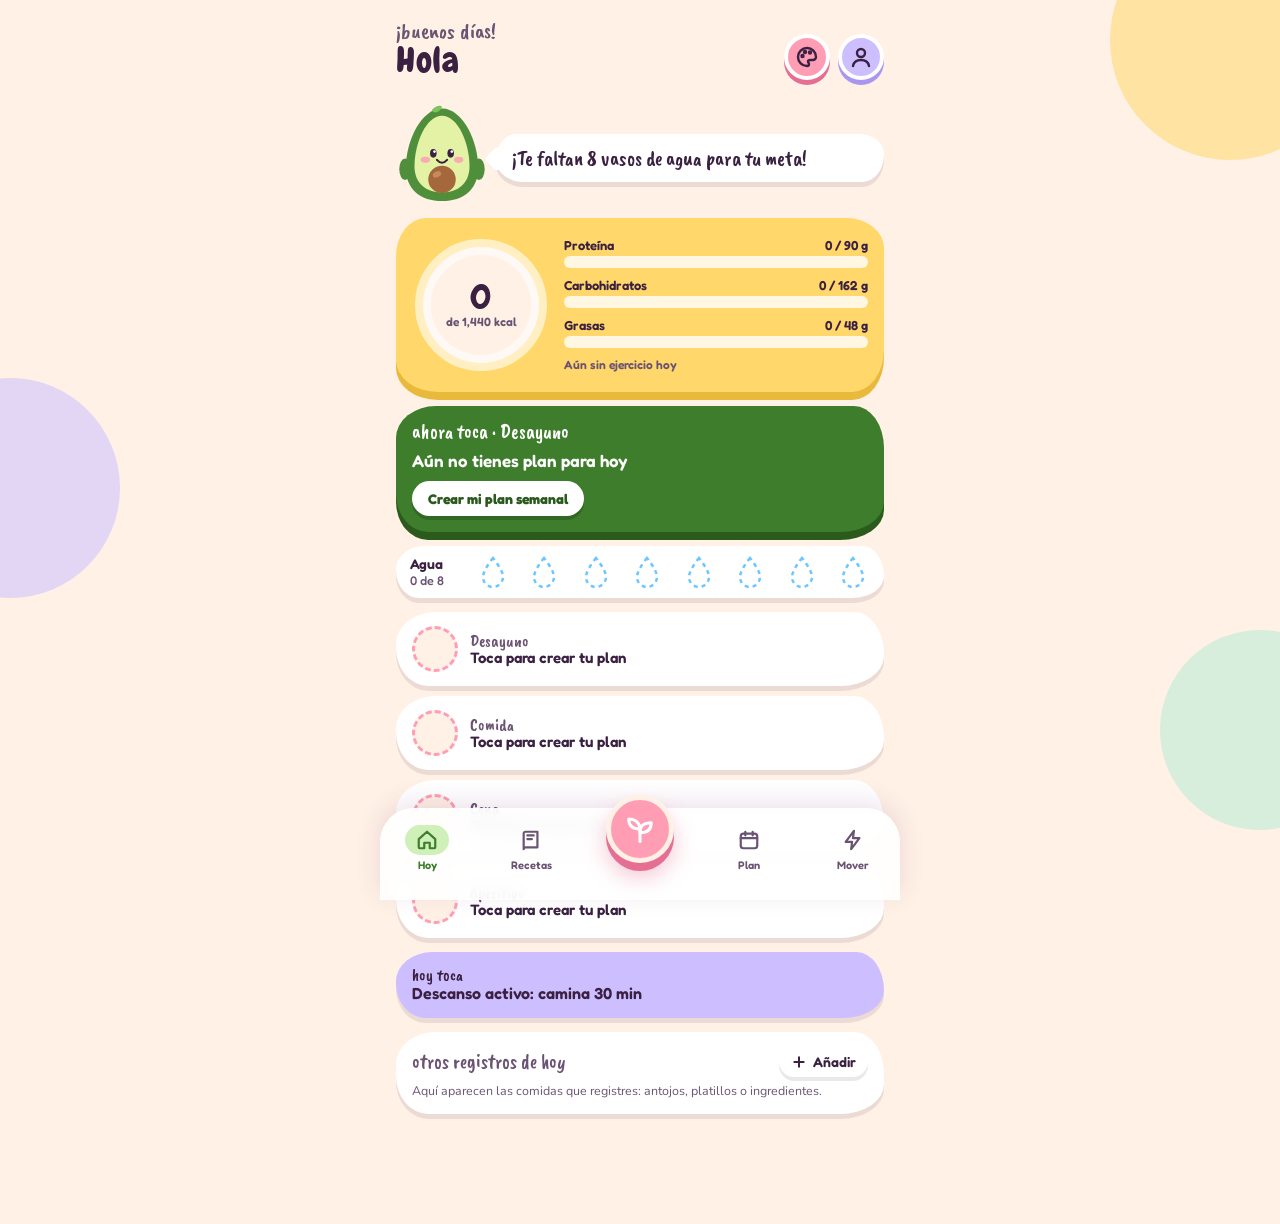
==== commit 21776975: "Distinct Hoy layout per theme, faster theme switching, lighter backgrounds Co-Authored-By: Claude So" ====
--- a/index.html
+++ b/index.html
@@ -13,6 +13,7 @@
 <link rel="apple-touch-icon" href="icons/icon-192.png">
 <link rel="stylesheet" href="css/style.css">
 <link rel="stylesheet" href="css/themes.css">
+<link rel="stylesheet" href="css/layouts.css">
 </head>
 <body>
 <div class="bg" aria-hidden="true"><i></i><i></i><i></i></div>
@@ -28,6 +29,7 @@
 <script src="js/mascots.js"></script>
 <script src="js/anim.js"></script>
 <script src="js/themes.js"></script>
+<script src="js/layouts.js"></script>
 <script src="js/app.js"></script>
 </body>
 </html>
--- a/css/themes.css
+++ b/css/themes.css
@@ -126,7 +126,6 @@
   --rad:6px;--rad2:6px;--rpill:4px;--bw:1px;--bc:rgba(180,160,255,.4);--sh:0 0 22px rgba(120,90,255,.22);--shp:0 0 14px rgba(140,107,255,.5);--htx:#EDE7FF;--hsub:#B7A9E8;--ls:1.5px;--on-nav:#C4B5FF;color-scheme:dark}
 html[data-theme="galaxy"] body{background:radial-gradient(120% 80% at 70% 0%,#2A1670 0%,#150C45 40%,#07051A 100%) fixed}
 html[data-theme="galaxy"] .top h1{font-size:25px;font-weight:800;text-transform:uppercase;letter-spacing:3px}
-html[data-theme="galaxy"] .card,html[data-theme="galaxy"] .rc,html[data-theme="galaxy"] .exr,html[data-theme="galaxy"] .frow{backdrop-filter:blur(8px);-webkit-backdrop-filter:blur(8px)}
 /* ============ ARCADE PIXEL ============ */
 html[data-theme="arcade"]{--ground:#1A1033;--card:#2B1F5C;--ink:#FFFFFF;--ink2:#C9B8FF;--line:#FFFFFF33;--avo:#00E5A0;--avo-d:#00B880;--avo-dd:#007A55;--avo-l:#0B4F3B;--pink:#FF4F9A;--pink-d:#B8266C;--pink-l:#5C1A48;--butter:#FFEB3B;--butter-d:#B8A400;--butter-l:#5A5214;--lav:#7A5CFF;--lav-d:#4A32C2;--lav-l:#3A2A8A;--mint:#00E5A0;--nav:#0E0822;--shadow:#000;
   --f-disp:'Press Start 2P','VT323',monospace;--f-ui:'VT323','Press Start 2P',monospace;--f-body:'VT323',monospace;--f-hand:'VT323',monospace;
@@ -178,7 +177,6 @@
   --rad:26px;--rad2:26px;--rpill:20px;--bw:1px;--bc:#fff;--sh:0 10px 26px rgba(80,130,180,.28);--shp:0 6px 14px rgba(80,130,180,.28);--htx:#1F3B5A;--hsub:#5B7C9E;--ls:.5px}
 html[data-theme="winter"] body{background:linear-gradient(180deg,#BFDDF3 0%,#E4F2FC 45%,#FAFDFF 100%) fixed}
 html[data-theme="winter"] .top h1{font-size:44px;font-weight:700}
-html[data-theme="winter"] .card,html[data-theme="winter"] .rc{backdrop-filter:blur(10px);-webkit-backdrop-filter:blur(10px)}
 
 /* La interfaz usa estas variables en todos los temas */
 .top h1{color:var(--htx,var(--ink))}.top .sub{color:var(--hsub,var(--ink2))}
@@ -200,3 +198,8 @@
 
 /* Colores de texto sobre el color principal (oscuro en temas con acento brillante) */
 .nv.on{color:var(--on-nav,var(--avo-d))}
+
+/* Rendimiento: pausa el fondo al hacer scroll y apágalo en modo ligero */
+html.scrolling .bg *,html.scrolling .nav *{animation-play-state:paused!important}
+html[data-fx="lite"] .bg .scene *,html[data-fx="lite"] .bg i{animation:none!important}
+.bg .scene{contain:strict;transform:translateZ(0)}
--- a/css/layouts.css
+++ b/css/layouts.css
@@ -0,0 +1,223 @@
+/* Pantallas "Hoy" propias de cada temática. Solo usa tokens de color; animación solo transform/opacity. */
+.L{display:flex;flex-direction:column;gap:14px;color:var(--ink)}
+.L button{font-family:inherit;color:inherit;text-align:left;border:0;background:none;padding:0}
+.L .lh{display:flex;align-items:flex-end;justify-content:space-between;gap:10px}
+.L .lk{font:500 14px var(--f-hand);color:var(--ink2);text-transform:capitalize}
+.L .lt{font:400 32px/1.05 var(--f-disp)}
+.L .lb{display:flex;gap:8px}
+.L .dot{background:var(--card);color:var(--ink);box-shadow:0 3px 0 var(--shadow)}
+.L small{font:600 11px var(--f-ui);letter-spacing:.4px;color:var(--ink2)}
+.L .lx{display:flex;justify-content:center;padding-top:4px}
+.L>*{animation:lrise .5s cubic-bezier(.23,1,.32,1) both}
+.L>*:nth-child(2){animation-delay:.05s}.L>*:nth-child(3){animation-delay:.1s}.L>*:nth-child(4){animation-delay:.15s}.L>*:nth-child(5){animation-delay:.2s}.L>*:nth-child(6){animation-delay:.25s}
+@keyframes lrise{from{transform:translateY(14px);opacity:0}to{transform:none;opacity:1}}
+.L button:active{transform:scale(.97)}
+.L .work,.L [class$="work"],.L .boss,.L .surf{display:flex;flex-direction:column;gap:2px;min-height:56px;justify-content:center}
+
+/* ===== ATARDECER · camino del sol ===== */
+.L-sunset .lt{font-family:var(--f-disp);font-size:36px}
+.L-sunset .arc{position:relative;padding:4px 10px 0}
+.L-sunset .arc svg{width:100%;display:block;color:var(--ink)}
+.L-sunset .arc .big{position:absolute;left:0;right:0;bottom:6px;text-align:center}
+.L-sunset .big b{display:block;font:400 44px/1 var(--f-disp)}.L-sunset .big span{font:600 13px var(--f-ui);color:var(--ink2)}
+.L-sunset .path{list-style:none;margin:0;padding:6px 0;position:relative;display:flex;flex-direction:column;gap:18px}
+.L-sunset .path:before{content:"";position:absolute;left:50%;top:0;bottom:0;border-left:3px dotted var(--line)}
+.L-sunset .path li{position:relative;display:flex;min-height:76px}
+.L-sunset .path li.r{justify-content:flex-end}
+.L-sunset .stop{position:absolute;left:50%;top:50%;margin:-22px 0 0 -22px;width:44px;height:44px;border-radius:50%;background:var(--card);border:3px solid var(--butter);display:grid;place-items:center;color:var(--ink);z-index:1}
+.L-sunset li.done .stop{background:var(--butter);color:#3A2142}
+.L-sunset .bub{width:calc(50% - 34px);background:var(--card);border-radius:26px;padding:10px 12px;box-shadow:0 4px 0 var(--shadow);display:flex;flex-direction:column;gap:2px;min-height:76px}
+.L-sunset li.l .bub{border-radius:26px 8px 26px 26px}.L-sunset li.r .bub{border-radius:8px 26px 26px 26px}
+.L-sunset .bub b{font:600 14px/1.2 var(--f-ui)}.L-sunset .bub i{font:500 12px var(--f-ui);font-style:normal;color:var(--ink2)}
+.L-sunset .sunrow{background:var(--card);border-radius:30px;padding:10px 14px;display:flex;align-items:center;gap:10px}
+.L-sunset .wl{font:600 13px var(--f-ui);width:70px}.L-sunset .dr{display:flex;flex:1;justify-content:space-between}
+.L-sunset .sd{width:26px;height:44px;display:grid;place-items:center}.L-sunset .sd span{width:12px;height:12px;border-radius:50%;border:3px solid var(--butter)}.L-sunset .sd.on span{background:var(--butter)}
+.L-sunset .sunwork{background:var(--butter);color:#3A2142;border-radius:34px 34px 34px 8px;padding:12px 18px;box-shadow:0 5px 0 var(--butter-d)}
+.L-sunset .sunwork span{font:600 13px var(--f-ui)}.L-sunset .sunwork b{font:700 17px var(--f-ui)}
+
+/* ===== PLAYA · marea + conchas ===== */
+.L-beach .tide{display:grid;grid-template-columns:150px 1fr;gap:12px}
+.L-beach .glass{position:relative;height:230px;border-radius:30px 30px 60px 60px;background:var(--card);border:4px solid var(--line);overflow:hidden}
+.L-beach .lvl{position:absolute;inset:0;background:linear-gradient(180deg,#8FE3F2,#2BB0D1);transform-origin:bottom;opacity:.85;transition:transform .9s cubic-bezier(.23,1,.32,1)}
+.L-beach .num{position:absolute;inset:0;display:flex;flex-direction:column;align-items:center;justify-content:center;color:#0B3B4A;text-shadow:0 0 8px #fff}
+.L-beach .num b{font:400 40px var(--f-disp)}.L-beach .num span{font:700 12px var(--f-ui)}
+.L-beach .side{display:flex;flex-direction:column;gap:10px;justify-content:space-between}
+.L-beach .mini{display:flex;flex-direction:column;gap:6px}
+.L-beach .mini div{background:var(--card);border-radius:18px;padding:7px 10px;display:flex;justify-content:space-between;font:600 12px var(--f-ui)}
+.L-beach .bot{display:grid;grid-template-columns:repeat(4,1fr);gap:4px}
+.L-beach .bt{height:44px;border-radius:12px 12px 16px 16px;background:var(--card);border:3px solid var(--line)}.L-beach .bt.on{background:#58CFE6;border-color:#2BB0D1}
+.L-beach .wl{font:600 12px var(--f-ui);color:var(--ink2)}
+.L-beach .hint{font:500 15px var(--f-hand);color:var(--ink2);text-align:right;margin:-4px 4px -6px}
+.L-beach .shells{display:flex;gap:12px;overflow-x:auto;scroll-snap-type:x mandatory;margin:0 -18px;padding:4px 18px 10px;scrollbar-width:none}
+.L-beach .shells::-webkit-scrollbar{display:none}
+.L-beach .shell{flex:none;width:72%;scroll-snap-align:center;background:var(--card);border-radius:44px 44px 24px 24px/60px 60px 24px 24px;padding:20px 18px 14px;display:flex;flex-direction:column;gap:6px;min-height:170px;box-shadow:0 5px 0 var(--shadow)}
+.L-beach .shell .ttl{font:700 18px/1.2 var(--f-ui);flex:1}
+.L-beach .ft{display:flex;align-items:center;justify-content:space-between}.L-beach .ft b{font:700 15px var(--f-ui)}
+.L-beach .mk{min-height:44px;padding:0 16px;border-radius:22px;background:var(--ink);color:var(--ground);font:700 14px var(--f-ui);display:grid;place-items:center}
+.L-beach .shell.done .mk{background:#2BB0D1;color:#06323E}
+.L-beach .surf{background:var(--ink);color:var(--ground);border-radius:30px;padding:12px 18px}.L-beach .surf span{font:600 13px var(--f-ui)}.L-beach .surf b{font:700 17px var(--f-ui)}
+
+/* ===== CIELO · globo y nubes ===== */
+.L-sky .balloon{position:relative;display:grid;place-items:center}
+.L-sky .balloon svg{width:200px;display:block}
+.L-sky .balloon .num{position:absolute;top:50px;text-align:center}.L-sky .num b{display:block;font:400 40px/1 var(--f-disp)}.L-sky .num span{font:700 13px var(--f-ui);color:var(--ink2)}
+.L-sky .clouds{display:grid;grid-template-columns:1fr 1fr;gap:14px 12px;padding-bottom:12px}
+.L-sky .cl{position:relative;background:var(--card);border-radius:60px 70px 50px 64px/50px 56px 60px 54px;min-height:132px;box-shadow:0 6px 0 var(--shadow)}
+.L-sky .cl:nth-child(even){transform:translateY(22px)}
+.L-sky .cl:before,.L-sky .cl:after{content:"";position:absolute;top:-16px;background:var(--card);border-radius:50%}
+.L-sky .cl:before{left:22px;width:46px;height:46px}.L-sky .cl:after{right:20px;width:36px;height:36px;top:-12px}
+.L-sky .cl .in{position:relative;z-index:1;display:flex;flex-direction:column;gap:3px;padding:20px 16px 10px;width:100%;min-height:118px}
+.L-sky .cl .in b{font:600 14px/1.2 var(--f-ui)}.L-sky .cl .in i{font:700 12px var(--f-ui);font-style:normal;color:var(--ink2)}
+.L-sky .cl .mk{position:absolute;right:6px;bottom:2px;z-index:2;width:44px;height:44px;border-radius:50%;display:grid;place-items:center;border:3px dashed var(--pink);color:transparent}
+.L-sky .cl.done .mk{background:var(--pink);border:0;color:#3A2142}
+.L-sky .rain{margin-top:14px;background:var(--card);border-radius:36px;padding:8px 14px;display:flex;align-items:center;gap:4px}
+.L-sky .rain span{font:700 13px var(--f-ui);margin-right:6px}
+.L-sky .rd{flex:1;height:44px;position:relative}.L-sky .rd:before{content:"";position:absolute;left:50%;top:50%;width:16px;height:22px;margin:-11px 0 0 -8px;border-radius:50% 50% 50% 50%/60% 60% 40% 40%;border:3px solid var(--sky)}.L-sky .rd.on:before{background:var(--sky)}
+.L-sky .skywork{background:var(--pink);color:#3A2142;border-radius:36px;padding:12px 20px}.L-sky .skywork span{font:600 13px var(--f-ui)}.L-sky .skywork b{font:700 17px var(--f-ui)}
+
+/* ===== JARDÍN · macetas ===== */
+.L-garden .sunbar{background:var(--card);border-radius:24px;padding:10px 14px;display:flex;flex-direction:column;gap:6px}
+.L-garden .lab{display:flex;justify-content:space-between;font:600 13px var(--f-ui)}
+.L-garden .rail{height:14px;border-radius:7px;background:var(--line);overflow:hidden}.L-garden .rail i{display:block;height:100%;background:var(--butter);transform-origin:left;transition:transform .9s cubic-bezier(.23,1,.32,1)}
+.L-garden .pots{display:grid;grid-template-columns:1fr 1fr;gap:14px 12px}
+.L-garden .pot{display:flex;flex-direction:column;align-items:center}
+.L-garden .plant{height:78px;display:flex;align-items:flex-end;justify-content:center}
+.L-garden .soil{width:100%;background:var(--pit,#A5683D);color:#fff;clip-path:polygon(8% 0,92% 0,100% 100%,0 100%);padding:12px 18px 12px;display:flex;flex-direction:column;gap:4px;min-height:130px;border-radius:0 0 22px 22px}
+.L-garden .soil small{color:#FFE9CF}.L-garden .soil .ttl{font:600 13px/1.2 var(--f-ui);flex:1;color:#fff}
+.L-garden .soil .mk{min-height:44px;border-radius:16px;background:#FFF1E6;color:#3A2142;font:700 12px var(--f-ui);text-align:center;padding:0 6px}
+.L-garden .pot.done .mk{background:var(--avo);}
+.L-garden .can{background:var(--card);border-radius:30px;padding:8px 14px;display:flex;align-items:center;gap:3px}
+.L-garden .can span,.L-garden .can b{font:700 13px var(--f-ui)}.L-garden .can span{margin-right:6px}
+.L-garden .cd{flex:1;height:44px;position:relative}.L-garden .cd:before{content:"";position:absolute;left:50%;top:50%;width:14px;height:20px;margin:-10px 0 0 -7px;border-radius:50% 50% 50% 50%/60% 60% 40% 40%;border:3px solid var(--sky)}.L-garden .cd.on:before{background:var(--sky)}
+.L-garden .gwork{background:var(--avo-d);color:var(--on-acc,#fff);border-radius:30px 12px 30px 12px;padding:12px 18px}.L-garden .gwork span{font:600 13px var(--f-ui)}.L-garden .gwork b{font:700 17px var(--f-ui)}
+
+/* ===== GALAXIA · órbita ===== */
+.L-galaxy .lt{text-transform:uppercase;letter-spacing:3px;font-size:24px}
+.L-galaxy .orb{position:relative;height:372px;margin:0 6px}
+.L-galaxy .orb .r1,.L-galaxy .orb .r2{display:block;position:absolute;border-radius:50%;border:2px dashed var(--line)}
+.L-galaxy .orb .r1{inset:10% 8%}.L-galaxy .orb .r2{inset:26% 24%}
+.L-galaxy .core{position:absolute;left:50%;top:50%;width:150px;height:150px;margin:-75px 0 0 -75px;display:grid;place-items:center}
+.L-galaxy .core svg{position:absolute;inset:0;width:100%;height:100%}.L-galaxy .core div{text-align:center;position:relative}
+.L-galaxy .core b{display:block;font:800 30px/1 var(--f-disp)}.L-galaxy .core span{font:600 12px var(--f-ui);color:var(--ink2)}
+.L-galaxy .pl{position:absolute;transform:translate(-50%,-50%);display:flex;flex-direction:column;align-items:center;gap:2px;width:120px}
+.L-galaxy .ball{width:64px;height:64px;border-radius:50%;background:radial-gradient(circle at 35% 30%,var(--lav),var(--lav-d));color:#fff;font:800 14px var(--f-ui);display:grid;place-items:center;text-align:center;text-transform:uppercase;box-shadow:0 0 18px var(--lav-d)}
+.L-galaxy .pl.done .ball{background:radial-gradient(circle at 35% 30%,var(--butter),var(--butter-d));color:#2A1B00}
+.L-galaxy .cap{font:600 11px var(--f-ui);background:var(--card);padding:6px 8px;min-height:32px;border-radius:12px;text-align:center}
+.L-galaxy .log{background:var(--card);border-radius:20px;padding:12px 14px;display:flex;flex-direction:column;gap:8px}
+.L-galaxy .log>div:not(.wa){display:grid;grid-template-columns:84px 1fr;gap:8px;align-items:center;font:600 12px var(--f-ui)}
+.L-galaxy .log i{display:block;height:8px;border-radius:4px;background:var(--line);overflow:hidden}.L-galaxy .log u{display:block;height:100%;background:var(--pink);transform-origin:left}
+.L-galaxy .wa span{font:600 12px var(--f-ui)}.L-galaxy .wa div{display:flex;justify-content:space-between}
+.L-galaxy .wd{width:28px;height:44px;position:relative}.L-galaxy .wd:before{content:"";position:absolute;left:50%;top:50%;width:14px;height:14px;margin:-7px;border-radius:50%;border:2px solid var(--lav)}.L-galaxy .wd.on:before{background:var(--lav);box-shadow:0 0 8px var(--lav)}
+.L-galaxy .gxwork{background:linear-gradient(90deg,var(--lav-d),var(--pink-d));color:#fff;padding:12px 18px;clip-path:polygon(12px 0,100% 0,100% calc(100% - 12px),calc(100% - 12px) 100%,0 100%,0 12px)}
+.L-galaxy .gxwork span{font:600 12px var(--f-ui);text-transform:uppercase;letter-spacing:2px}.L-galaxy .gxwork b{font:700 16px var(--f-ui)}
+
+/* ===== ARCADE · HUD ===== */
+.L-arcade{font-family:'VT323','Press Start 2P',monospace;gap:12px}
+.L-arcade .hud{display:flex;gap:6px;align-items:stretch;background:var(--card);border:4px solid var(--ink);padding:8px 10px}
+.L-arcade .hud div:not(.lb){flex:1;display:flex;flex-direction:column}.L-arcade .hud small{font:400 10px 'Press Start 2P',monospace;color:var(--ink2)}.L-arcade .hud b{font:400 22px 'VT323',monospace;color:var(--butter)}
+.L-arcade .lb{align-items:center}.L-arcade .dot{border-radius:0;border:3px solid var(--ink);box-shadow:3px 3px 0 #000}
+.L-arcade .nrg{display:flex;align-items:center;gap:8px;font:400 10px 'Press Start 2P',monospace}
+.L-arcade .seg10{flex:1;display:grid;grid-template-columns:repeat(10,1fr);gap:3px}.L-arcade .seg10 i{display:block;height:22px;background:var(--line);border:2px solid var(--ink)}.L-arcade .seg10 i.on{background:var(--avo)}
+.L-arcade .nrg b{font:400 20px 'VT323',monospace}
+.L-arcade .q{font:400 12px 'Press Start 2P',monospace;color:var(--butter);margin:6px 0 0}
+.L-arcade .quests{list-style:none;margin:0;padding:0;display:flex;flex-direction:column;gap:8px}
+.L-arcade .quests li{display:flex;align-items:center;gap:10px;background:var(--card);border:3px solid var(--ink);padding:6px 10px;min-height:60px;box-shadow:4px 4px 0 #000}
+.L-arcade .qb{width:44px;height:44px;border:3px solid var(--ink);display:grid;place-items:center;font:400 26px 'VT323',monospace;background:var(--ground);color:var(--avo);flex:none}
+.L-arcade .qt{flex:1;display:flex;flex-direction:column;min-width:0}.L-arcade .qt small{font:400 9px 'Press Start 2P',monospace}.L-arcade .qt b{font:400 20px/1.05 'VT323',monospace}
+.L-arcade li.done .qt b{text-decoration:line-through;opacity:.7}.L-arcade em{font:400 22px 'VT323',monospace;font-style:normal;color:var(--butter)}
+.L-arcade .hearts{display:flex}.L-arcade .hh{flex:1;height:36px;font:400 22px 'VT323',monospace;color:var(--pink);text-align:center}
+.L-arcade .boss{background:var(--pink);color:#1A1033;border:4px solid var(--ink);box-shadow:5px 5px 0 #000;padding:10px 14px}
+.L-arcade .boss span{font:400 11px 'Press Start 2P',monospace}.L-arcade .boss b{font:400 24px 'VT323',monospace}
+
+/* ===== CUADERNO · agenda ===== */
+.L-notebook{gap:12px}.L-notebook .lt{font-size:34px;transform:rotate(-1.5deg)}.L-notebook .lk{text-transform:capitalize}
+.L-notebook .paper{background:var(--card);background-image:repeating-linear-gradient(transparent 0 35px,var(--line) 35px 36px);border-left:3px solid var(--avo);box-shadow:0 5px 0 var(--shadow);padding:6px 12px 6px 18px;border-radius:4px 14px 14px 4px;position:relative}
+.L-notebook .ln{min-height:36px;display:flex;align-items:center;gap:10px;font:400 18px/36px var(--f-hand)}
+.L-notebook .ln.hd{font-size:22px;color:var(--ink2)}
+.L-notebook .it{min-height:44px;padding:4px 0}
+.L-notebook .bx{width:44px;height:44px;flex:none;display:grid;place-items:center}.L-notebook .bx:before{content:"";position:absolute}
+.L-notebook .bx{position:relative;color:var(--avo-dd)}.L-notebook .bx:after{content:"";position:absolute;width:24px;height:24px;border:2.5px solid var(--ink);border-radius:5px;transform:rotate(-3deg)}.L-notebook .bx svg{position:relative;z-index:1}
+.L-notebook .tx{flex:1;font:400 17px/1.15 var(--f-hand);min-width:0}.L-notebook .tx u{text-decoration:none;color:var(--avo-dd);font-weight:700}
+.L-notebook .it.done .tx{text-decoration:line-through;text-decoration-color:var(--avo-d);opacity:.8}
+.L-notebook .cnt{font:700 16px var(--f-hand)}.L-notebook .plus,.L-notebook .go{min-width:44px;min-height:44px;border-radius:50%;background:var(--butter);color:#2C3E8F;font:700 20px var(--f-hand);text-align:center}.L-notebook .go{border-radius:14px;padding:0 12px;font-size:16px}
+.L-notebook .notes{display:grid;grid-template-columns:1.3fr 1fr 1fr 1fr;gap:8px;align-items:stretch}
+.L-notebook .sum{background:var(--card);border:2px dashed var(--ink);border-radius:12px;padding:8px;display:flex;flex-direction:column;font:700 13px var(--f-hand);grid-column:1/-1;flex-direction:row;align-items:baseline;gap:8px;justify-content:center}
+.L-notebook .sum b{font-size:34px}.L-notebook .sum span{color:var(--ink2)}
+.L-notebook .sticky{padding:8px 6px;color:#2C3E8F;display:flex;flex-direction:column;align-items:center;font:700 13px var(--f-hand);box-shadow:2px 4px 0 var(--shadow);grid-column:span 1}
+.L-notebook .notes .sticky:nth-of-type(1){grid-column:1/2}
+.L-notebook .s0{background:var(--butter);transform:rotate(-2deg)}.L-notebook .s1{background:var(--pink);transform:rotate(1.5deg)}.L-notebook .s2{background:var(--mint);transform:rotate(-1deg)}
+.L-notebook .sticky b{font-size:26px;line-height:1}.L-notebook .sticky small{color:#2C3E8F}
+
+/* ===== MATCHA · calma ===== */
+.L-matcha{gap:22px}.L-matcha .lt{font:700 30px var(--f-disp);letter-spacing:6px}
+.L-matcha .enso{position:relative;display:grid;place-items:center;margin:4px 0}.L-matcha .enso svg{width:210px}
+.L-matcha .enso div{position:absolute;text-align:center}.L-matcha .enso b{display:block;font:700 38px/1 var(--f-disp)}.L-matcha .enso span{font:400 12px var(--f-ui);color:var(--ink2)}
+.L-matcha .ma{list-style:none;margin:0;padding:0}
+.L-matcha .ma li{display:grid;grid-template-columns:36px 1fr 44px;align-items:center;gap:8px;border-top:1px solid var(--line);min-height:68px}
+.L-matcha .ma li:last-child{border-bottom:1px solid var(--line)}
+.L-matcha .kn{font:700 24px var(--f-disp);color:var(--avo-d)}
+.L-matcha .mt{font:400 15px/1.3 var(--f-ui);display:flex;flex-direction:column}.L-matcha .mt small{letter-spacing:2px;text-transform:uppercase}
+.L-matcha .ma li.done .mt{opacity:.55}
+.L-matcha .ck{width:30px;height:30px;border-radius:50%;border:1.5px solid var(--ink);display:grid;place-items:center;margin:auto;position:relative}.L-matcha .ck:before{content:"";position:absolute;inset:-7px}
+.L-matcha li.done .ck{background:var(--ink);color:var(--card)}
+.L-matcha .dots{display:flex;justify-content:space-between;padding:0 6px}.L-matcha .dt{width:44px;height:44px;position:relative}.L-matcha .dt:before{content:"";position:absolute;left:50%;top:50%;width:12px;height:12px;margin:-6px;border-radius:50%;border:1.5px solid var(--ink)}.L-matcha .dt.on:before{background:var(--avo-d);border-color:var(--avo-d)}
+.L-matcha .mwork{border:1.5px solid var(--ink);border-radius:999px;padding:14px 22px;align-items:center;text-align:center}.L-matcha .mwork span{font:400 12px var(--f-ui);letter-spacing:3px;text-transform:uppercase}.L-matcha .mwork b{font:700 16px var(--f-ui)}
+
+/* ===== NEÓN · bento ===== */
+.L-neon .lt{font:800 24px var(--f-disp);text-transform:uppercase;letter-spacing:3px}
+.L-neon .bento{display:grid;grid-template-columns:repeat(3,1fr);gap:10px}
+.L-neon .t{background:var(--card);border:1.5px solid var(--line);border-radius:14px;padding:10px;display:flex;flex-direction:column;gap:4px;box-shadow:0 0 14px var(--shadow);min-width:0}
+.L-neon .t.big{grid-column:1/-1;border-color:var(--avo)}.L-neon .t b{font:800 28px/1 var(--f-disp);color:var(--avo)}.L-neon .t.big b{font-size:46px;text-shadow:0 0 12px var(--avo)}
+.L-neon .t.sm b{font-size:22px;color:var(--butter)}.L-neon .t span{font:600 11px var(--f-ui);color:var(--ink2)}
+.L-neon .rail{height:8px;border-radius:4px;background:var(--line);overflow:hidden}.L-neon .rail i{display:block;height:100%;background:var(--pink);box-shadow:0 0 10px var(--pink);transform-origin:left}
+.L-neon .t.meal{grid-column:span 1;min-height:132px}.L-neon .t.meal:nth-of-type(n){}
+.L-neon .meal .ttl{font:600 12px/1.2 var(--f-ui);flex:1;word-break:break-word}.L-neon .meal .ft{display:flex;justify-content:space-between;align-items:center}.L-neon .meal .ft b{font-size:18px}
+.L-neon .mk{min-width:44px;min-height:44px;border-radius:12px;border:1.5px solid var(--pink);color:var(--pink);font:700 12px var(--f-ui);display:grid;place-items:center}.L-neon .meal.done .mk{background:var(--pink);color:#12081F}
+.L-neon .t.wide{grid-column:1/-1}.L-neon .dr{display:flex;justify-content:space-between}.L-neon .nd{width:30px;height:44px;position:relative}.L-neon .nd:before{content:"";position:absolute;left:50%;top:50%;width:16px;height:22px;margin:-11px -8px;border:2px solid var(--avo);border-radius:4px}.L-neon .nd.on:before{background:var(--avo);box-shadow:0 0 10px var(--avo)}
+.L-neon .t.go{background:var(--pink);color:#12081F;border:0;min-height:64px;justify-content:center}.L-neon .t.go span{color:#12081F;font-size:12px;letter-spacing:2px}.L-neon .t.go b{font:800 16px var(--f-ui);color:#12081F;text-shadow:none}
+
+/* ===== INVIERNO · taza + una comida a la vez ===== */
+.L-winter .mugrow{display:flex;gap:18px;align-items:center;background:var(--card);border-radius:30px;padding:14px 16px}
+.L-winter .mug{position:relative;width:104px;height:112px;flex:none;border:5px solid var(--ink);border-radius:8px 8px 44px 44px;overflow:hidden;background:var(--ground)}
+.L-winter .mug:after{content:"";position:absolute;right:-30px;top:22px;width:30px;height:46px;border:5px solid var(--ink);border-left:0;border-radius:0 24px 24px 0}
+.L-winter .fill{position:absolute;inset:0;background:#8B5A3C;transform-origin:bottom;transition:transform .9s cubic-bezier(.23,1,.32,1)}
+.L-winter .steam{position:absolute;left:0;right:0;top:-34px;display:flex;justify-content:space-around;pointer-events:none}
+.L-winter .steam i{display:block;width:6px;height:24px;border-radius:6px;background:var(--ink2);opacity:.0;animation:steam 3s ease-out infinite}.L-winter .steam i:nth-child(2){animation-delay:1s}.L-winter .steam i:nth-child(3){animation-delay:2s}
+@keyframes steam{0%{transform:translateY(20px);opacity:0}30%{opacity:.5}100%{transform:translateY(-10px);opacity:0}}
+.L-winter .info{flex:1;display:flex;flex-direction:column;gap:4px;min-width:0}.L-winter .info b{font:700 34px/1 var(--f-disp)}.L-winter .info span{font:600 12px var(--f-ui);color:var(--ink2)}
+.L-winter .mc{display:grid;grid-template-columns:62px 1fr;gap:6px;align-items:center}.L-winter .mc em{font:600 11px var(--f-ui);font-style:normal}
+.L-winter .mc i{display:block;height:6px;border-radius:3px;background:var(--line);overflow:hidden}.L-winter .mc u{display:block;height:100%;background:var(--avo-d);transform-origin:left}
+.L-winter .tabs2{display:flex;gap:6px;background:var(--card);border-radius:28px;padding:4px}
+.L-winter .tabs2 button{flex:1;min-height:44px;border-radius:24px;text-align:center;font:600 13px var(--f-ui)}
+.L-winter .tabs2 .on{background:var(--ink);color:var(--card)}
+.L-winter .focus{background:var(--card);border-radius:36px 36px 12px 36px;padding:20px 18px;display:flex;flex-direction:column;gap:6px;min-height:200px;box-shadow:0 6px 0 var(--shadow)}
+.L-winter .focus h2{font:700 24px/1.15 var(--f-disp);margin:0}.L-winter .focus p{margin:0;font:700 16px var(--f-ui);color:var(--ink2)}
+.L-winter .focus .ft{display:flex;gap:8px;margin-top:auto}.L-winter .focus .pill{flex:1;justify-content:center;min-height:48px}
+.L-winter .flakes{display:flex;align-items:center;gap:2px;font:700 13px var(--f-ui)}.L-winter .fd{flex:1;height:44px;position:relative}.L-winter .fd:before{content:"❄";position:absolute;inset:0;display:grid;place-items:center;font-size:20px;opacity:.35}.L-winter .fd.on:before{opacity:1;color:var(--avo-d)}
+.L-winter .wwork{background:var(--avo-d);color:var(--on-acc,#fff);border-radius:30px;padding:12px 18px}.L-winter .wwork span{font:600 13px var(--f-ui)}.L-winter .wwork b{font:700 17px var(--f-ui)}
+
+@media (prefers-reduced-motion:reduce){.L>*,.L-winter .steam i{animation:none}.L-beach .lvl,.L-garden .rail i,.L-winter .fill{transition:none}}
+.L-sunset .lh,.L-sunset .arc{color:#FFF3E6}.L-sunset .lk{color:#FFD9B8}.L-sunset .big span{color:#FFD9B8}
+.L-arcade .nrg span{flex:none}.L-arcade .nrg b{flex:none;font-size:18px}
+.L-matcha .kn{font:700 18px var(--f-ui);letter-spacing:1px}
+.L-garden .soil .ttl{display:-webkit-box;-webkit-line-clamp:4;-webkit-box-orient:vertical;overflow:hidden}
+.L-neon .meal .ttl{display:-webkit-box;-webkit-line-clamp:5;-webkit-box-orient:vertical;overflow:hidden}
+
+/* ===== Recetas: cada temática ordena la lista a su manera ===== */
+html[data-theme="garden"] #rlist,html[data-theme="beach"] #rlist,html[data-theme="sky"] #rlist{display:grid!important;grid-template-columns:1fr 1fr;gap:12px!important}
+html[data-theme="garden"] .rc,html[data-theme="beach"] .rc,html[data-theme="sky"] .rc{flex-direction:column;align-items:center;text-align:center;min-height:190px}
+html[data-theme="garden"] .rc .thumb,html[data-theme="beach"] .rc .thumb,html[data-theme="sky"] .rc .thumb{width:84px;height:84px;border-radius:50%}
+html[data-theme="garden"] #rlist>:not(.rcw),html[data-theme="beach"] #rlist>:not(.rcw),html[data-theme="sky"] #rlist>:not(.rcw){grid-column:1/-1}
+html[data-theme="sky"] .rcw:nth-child(even){transform:translateY(14px)}
+html[data-theme="arcade"] .rc,html[data-theme="neon"] .rc{padding:8px 10px;gap:10px;border:2px solid var(--line);border-radius:0;box-shadow:none}
+html[data-theme="arcade"] .rc .thumb,html[data-theme="neon"] .rc .thumb{width:44px;height:44px;border-radius:0}
+html[data-theme="arcade"] .rc .thumb svg,html[data-theme="neon"] .rc .thumb svg{width:30px;height:30px}
+html[data-theme="notebook"] .rc,html[data-theme="matcha"] .rc{background:transparent;box-shadow:none;border-radius:0;border-bottom:1px solid var(--line);padding:12px 2px}
+html[data-theme="notebook"] .rc .thumb,html[data-theme="matcha"] .rc .thumb{width:48px;height:48px;border-radius:50%}
+html[data-theme="matcha"] .rc .thumb{display:none}
+html[data-theme="sunset"] .rc{flex-direction:row-reverse;border-radius:40px 12px 40px 12px}
+html[data-theme="galaxy"] .rc{border-left:4px solid var(--lav)}
+html[data-theme="winter"] .rc{border-radius:30px;border:3px solid var(--line)}
+.wrapchips.dietrow{flex-wrap:nowrap;overflow-x:auto;scrollbar-width:none;margin:0 -18px;padding:0 18px 4px}
+.wrapchips.dietrow::-webkit-scrollbar{display:none}.wrapchips.dietrow .chip{flex:none}
+.rcw{min-width:0}.rc .meta{flex-wrap:wrap;gap:2px 10px!important;justify-content:center}
